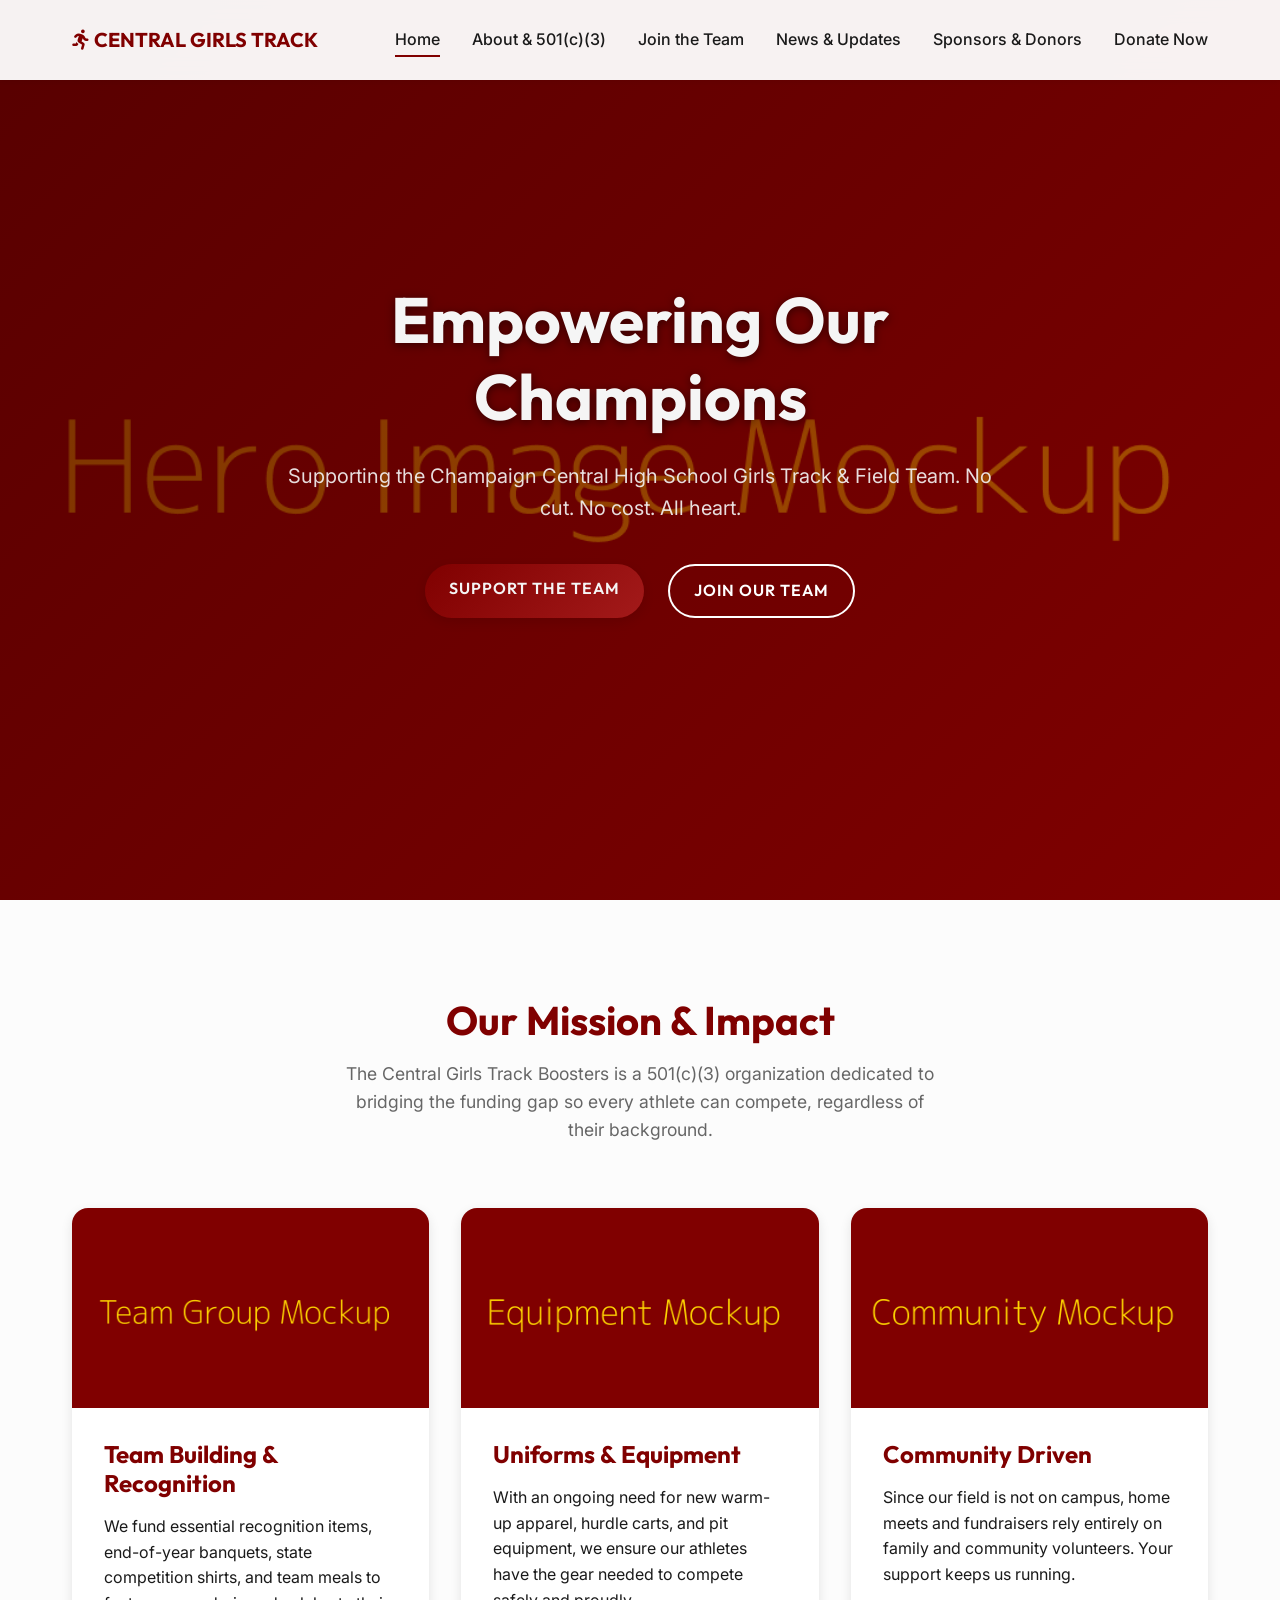
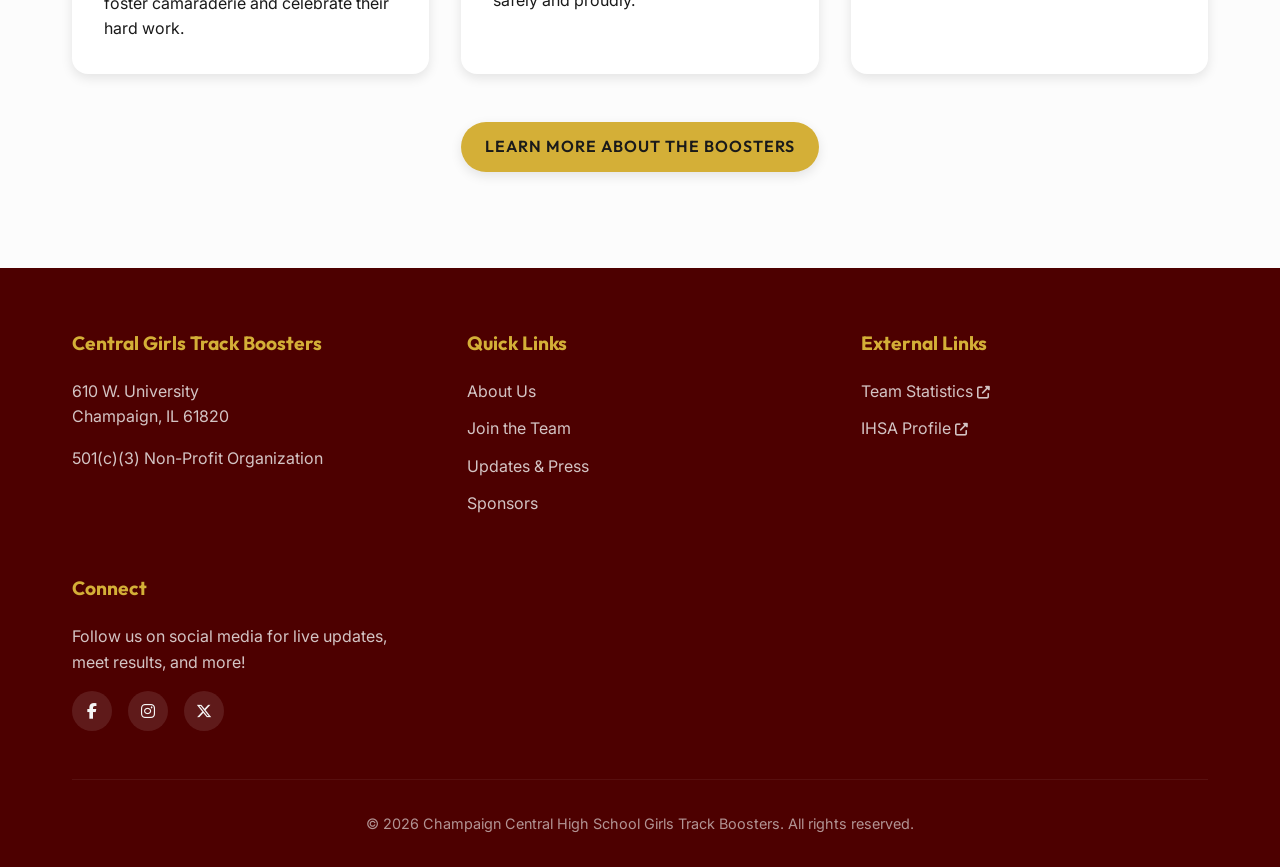
==== index.html @ fc175208 "Initial website mockup code" ====
<!DOCTYPE html>
<html lang="en">
<head>
    <meta charset="UTF-8">
    <meta name="viewport" content="width=device-width, initial-scale=1.0">
    <title>Central Girls Track & Field Boosters | Champaign Central High School</title>
    <meta name="description" content="Support the Central Girls Track Team! The Booster Club is a 501(c)(3) non-profit organization helping to raise funds for uniforms, team meals, and equipment.">
    <link rel="stylesheet" href="css/styles.css">
    <!-- FontAwesome for icons -->
    <link rel="stylesheet" href="https://cdnjs.cloudflare.com/ajax/libs/font-awesome/6.4.0/css/all.min.css">
</head>
<body>

    <!-- Navigation -->
    <nav class="navbar">
        <div class="container">
            <a href="index.html" class="nav-brand">
                <!-- Using a text logo with icon since actual image isn't available right now, or an inline SVG -->
                <span><i class="fa-solid fa-person-running"></i> CENTRAL GIRLS TRACK</span>
            </a>
            <div class="nav-links">
                <a href="index.html" class="active">Home</a>
                <a href="about.html">About & 501(c)(3)</a>
                <a href="join.html">Join the Team</a>
                <a href="updates.html">News & Updates</a>
                <a href="sponsors.html">Sponsors & Donors</a>
                <a href="sponsors.html#donate" class="nav-donate">Donate Now</a>
            </div>
        </div>
    </nav>

    <!-- Hero Section -->
    <header class="hero">
        <div class="hero-bg"></div>
        <div class="hero-overlay"></div>
        <div class="hero-content">
            <h1>Empowering Our Champions</h1>
            <p>Supporting the Champaign Central High School Girls Track & Field Team. No cut. No cost. All heart.</p>
            <div class="hero-actions">
                <a href="sponsors.html#donate" class="btn btn-primary">Support the Team</a>
                <a href="join.html" class="btn btn-outline" style="color: white; border-color: white;">Join Our Team</a>
            </div>
        </div>
    </header>

    <!-- Impact Section -->
    <section class="section" style="background-color: var(--background-alt);">
        <div class="container">
            <div class="section-title">
                <h2>Our Mission & Impact</h2>
                <p>The Central Girls Track Boosters is a 501(c)(3) organization dedicated to bridging the funding gap so every athlete can compete, regardless of their background.</p>
            </div>
            
            <div class="activities-grid">
                <!-- Activity 1 -->
                <div class="activity-card">
                    <div class="activity-img" style="background-image: url('assets/team_group.jpg');"></div>
                    <div class="activity-content">
                        <h3>Team Building & Recognition</h3>
                        <p>We fund essential recognition items, end-of-year banquets, state competition shirts, and team meals to foster camaraderie and celebrate their hard work.</p>
                    </div>
                </div>
                
                <!-- Activity 2 -->
                <div class="activity-card">
                    <div class="activity-img" style="background-image: url('assets/equipment.jpg'); background-color: #eee;"></div>
                    <div class="activity-content">
                        <h3>Uniforms & Equipment</h3>
                        <p>With an ongoing need for new warm-up apparel, hurdle carts, and pit equipment, we ensure our athletes have the gear needed to compete safely and proudly.</p>
                    </div>
                </div>

                <!-- Activity 3 -->
                <div class="activity-card">
                    <div class="activity-img" style="background-image: url('assets/community.jpg'); background-color: #ddd;"></div>
                    <div class="activity-content">
                        <h3>Community Driven</h3>
                        <p>Since our field is not on campus, home meets and fundraisers rely entirely on family and community volunteers. Your support keeps us running.</p>
                    </div>
                </div>
            </div>
            
            <div class="text-center" style="margin-top: 3rem;">
                <a href="about.html" class="btn btn-accent">Learn More About the Boosters</a>
            </div>
        </div>
    </section>

    <!-- Footer -->
    <footer class="footer">
        <div class="container">
            <div class="footer-grid">
                <div class="footer-col">
                    <h4>Central Girls Track Boosters</h4>
                    <p>610 W. University<br>Champaign, IL 61820</p>
                    <p>501(c)(3) Non-Profit Organization</p>
                </div>
                <div class="footer-col">
                    <h4>Quick Links</h4>
                    <ul class="footer-links">
                        <li><a href="about.html">About Us</a></li>
                        <li><a href="join.html">Join the Team</a></li>
                        <li><a href="updates.html">Updates & Press</a></li>
                        <li><a href="sponsors.html">Sponsors</a></li>
                    </ul>
                </div>
                <div class="footer-col">
                    <h4>External Links</h4>
                    <ul class="footer-links">
                        <li><a href="https://www.athletic.net/team/19700/track-and-field-outdoor/2026" target="_blank">Team Statistics <i class="fa-solid fa-external-link-alt" style="font-size: 0.8em"></i></a></li>
                        <li><a href="https://www.ihsa.org/schools/trends/school/0324" target="_blank">IHSA Profile <i class="fa-solid fa-external-link-alt" style="font-size: 0.8em"></i></a></li>
                    </ul>
                </div>
                <div class="footer-col">
                    <h4>Connect</h4>
                    <p>Follow us on social media for live updates, meet results, and more!</p>
                    <div class="social-icons">
                        <a href="#"><i class="fa-brands fa-facebook-f"></i></a>
                        <a href="#"><i class="fa-brands fa-instagram"></i></a>
                        <a href="#"><i class="fa-brands fa-x-twitter"></i></a>
                    </div>
                </div>
            </div>
            <div class="footer-bottom">
                <p>&copy; 2026 Champaign Central High School Girls Track Boosters. All rights reserved.</p>
            </div>
        </div>
    </footer>

    <!-- Scripts -->
    <script src="js/main.js"></script>
</body>
</html>
---- css/styles.css ----
@import url('https://fonts.googleapis.com/css2?family=Outfit:wght@300;400;600;700&family=Inter:wght@400;500;600&display=swap');

:root {
  --primary: #800000; /* Maroon/Burgundy */
  --primary-light: #a31a1a;
  --primary-dark: #4d0000;
  --accent: #d4af37; /* Metallic Gold */
  --accent-light: #f3e5ab;
  --text-dark: #1a1a1a;
  --text-light: #f5f5f5;
  --background: #ffffff;
  --background-alt: #fcfcfc;
  --surface: #ffffff;
  --border: #e0e0e0;
  --shadow-sm: 0 2px 4px rgba(0,0,0,0.05);
  --shadow-md: 0 4px 12px rgba(0,0,0,0.1);
  --shadow-lg: 0 10px 25px rgba(128, 0, 0, 0.15);
  --radius-sm: 4px;
  --radius-md: 8px;
  --radius-lg: 16px;
  --radius-full: 9999px;
  --transition: all 0.3s ease;
}

* {
  box-sizing: border-box;
  margin: 0;
  padding: 0;
}

body {
  font-family: 'Inter', sans-serif;
  color: var(--text-dark);
  background-color: var(--background);
  line-height: 1.6;
  overflow-x: hidden;
}

h1, h2, h3, h4, h5, h6 {
  font-family: 'Outfit', sans-serif;
  font-weight: 700;
  line-height: 1.2;
}

a {
  text-decoration: none;
  color: inherit;
  transition: var(--transition);
}

ul {
  list-style: none;
}

/* Utilities */
.container {
  width: 100%;
  max-width: 1200px;
  margin: 0 auto;
  padding: 0 2rem;
}

.text-center { text-align: center; }
.text-primary { color: var(--primary); }
.text-accent { color: var(--accent); }
.mb-1 { margin-bottom: 0.5rem; }
.mb-2 { margin-bottom: 1rem; }
.mb-4 { margin-bottom: 2rem; }
.mb-6 { margin-bottom: 3rem; }

/* Buttons */
.btn {
  display: inline-block;
  padding: 0.75rem 1.5rem;
  font-family: 'Outfit', sans-serif;
  font-weight: 600;
  text-transform: uppercase;
  letter-spacing: 1px;
  border-radius: var(--radius-full);
  border: none;
  cursor: pointer;
  transition: var(--transition);
  text-align: center;
}

.btn-primary {
  background: linear-gradient(135deg, var(--primary), var(--primary-light));
  color: var(--text-light);
  box-shadow: var(--shadow-md);
}

.btn-primary:hover {
  transform: translateY(-2px);
  box-shadow: var(--shadow-lg);
  background: linear-gradient(135deg, var(--primary-light), var(--primary));
}

.btn-accent {
  background-color: var(--accent);
  color: var(--text-dark);
  box-shadow: var(--shadow-md);
}

.btn-accent:hover {
  transform: translateY(-2px);
  box-shadow: var(--shadow-lg);
  background-color: #e5c158;
}

.btn-outline {
  background: transparent;
  color: var(--primary);
  border: 2px solid var(--primary);
}

.btn-outline:hover {
  background: var(--primary);
  color: var(--text-light);
}

/* Navbar */
.navbar {
  position: fixed;
  top: 0;
  width: 100%;
  background: rgba(255, 255, 255, 0.95);
  backdrop-filter: blur(10px);
  z-index: 1000;
  box-shadow: var(--shadow-sm);
  transition: var(--transition);
}

.navbar .container {
  display: flex;
  justify-content: space-between;
  align-items: center;
  height: 80px;
}

.nav-brand {
  display: flex;
  align-items: center;
  gap: 1rem;
}

.nav-brand img {
  height: 50px;
}

.nav-brand span {
  font-family: 'Outfit', sans-serif;
  font-weight: 700;
  font-size: 1.25rem;
  color: var(--primary);
}

.nav-links {
  display: flex;
  gap: 2rem;
  align-items: center;
}

.nav-links a {
  font-weight: 500;
  font-size: 1rem;
  position: relative;
}

.nav-links a::after {
  content: '';
  position: absolute;
  bottom: -4px;
  left: 0;
  width: 0;
  height: 2px;
  background-color: var(--primary);
  transition: var(--transition);
}

.nav-links a:hover::after, .nav-links a.active::after {
  width: 100%;
}

.nav-donate {
  padding: 0.5rem 1.25rem !important;
  background-color: var(--primary) !important;
  color: white !important;
  border-radius: var(--radius-full);
}
.nav-donate::after { display: none !important; }
.nav-donate:hover {
  background-color: var(--primary-light) !important;
  transform: scale(1.05);
}

/* Hero Section */
.hero {
  position: relative;
  height: 100vh;
  min-height: 600px;
  display: flex;
  align-items: center;
  justify-content: center;
  overflow: hidden;
  margin-top: 0; /* Cover entire screen */
}

.hero-bg {
  position: absolute;
  top: 0;
  left: 0;
  width: 100%;
  height: 100%;
  background-image: url('../assets/hero.jpg');
  background-size: cover;
  background-position: center;
  z-index: -2;
  transform: scale(1.05);
  animation: slowZoom 20s infinite alternate;
}

.hero-overlay {
  position: absolute;
  top: 0;
  left: 0;
  width: 100%;
  height: 100%;
  background: linear-gradient(135deg, rgba(77,0,0,0.8) 0%, rgba(128,0,0,0.6) 100%);
  z-index: -1;
}

.hero-content {
  text-align: center;
  color: var(--text-light);
  max-width: 800px;
  padding: 0 2rem;
  animation: fadeUp 1s ease-out forwards;
}

.hero-content h1 {
  font-size: 4rem;
  margin-bottom: 1.5rem;
  text-shadow: 0 2px 10px rgba(0,0,0,0.5);
}

.hero-content p {
  font-size: 1.25rem;
  margin-bottom: 2.5rem;
  opacity: 0.9;
}

.hero-actions {
  display: flex;
  gap: 1.5rem;
  justify-content: center;
}

/* Sections General */
.section {
  padding: 6rem 0;
}

.section-title {
  text-align: center;
  margin-bottom: 4rem;
}

.section-title h2 {
  font-size: 2.5rem;
  color: var(--primary);
  margin-bottom: 1rem;
}

.section-title p {
  color: #666;
  font-size: 1.1rem;
  max-width: 600px;
  margin: 0 auto;
}

/* Features/Activities */
.activities-grid {
  display: grid;
  grid-template-columns: repeat(auto-fit, minmax(300px, 1fr));
  gap: 2rem;
}

.activity-card {
  background: var(--surface);
  border-radius: var(--radius-lg);
  overflow: hidden;
  box-shadow: var(--shadow-md);
  transition: var(--transition);
  position: relative;
}

.activity-card:hover {
  transform: translateY(-10px);
  box-shadow: var(--shadow-lg);
}

.activity-img {
  height: 200px;
  background-size: cover;
  background-position: center;
}

.activity-content {
  padding: 2rem;
}

.activity-content h3 {
  font-size: 1.5rem;
  margin-bottom: 1rem;
  color: var(--primary);
}

/* Footer */
.footer {
  background: var(--primary-dark);
  color: var(--text-light);
  padding: 4rem 0 2rem;
}

.footer-grid {
  display: grid;
  grid-template-columns: repeat(auto-fit, minmax(250px, 1fr));
  gap: 3rem;
  margin-bottom: 3rem;
}

.footer-col h4 {
  font-size: 1.2rem;
  margin-bottom: 1.5rem;
  color: var(--accent);
}

.footer-col p {
  opacity: 0.8;
  margin-bottom: 1rem;
}

.footer-links li {
  margin-bottom: 0.75rem;
}

.footer-links a {
  opacity: 0.8;
}

.footer-links a:hover {
  opacity: 1;
  color: var(--accent);
}

.social-icons {
  display: flex;
  gap: 1rem;
}

.social-icons a {
  background: rgba(255,255,255,0.1);
  width: 40px;
  height: 40px;
  border-radius: 50%;
  display: flex;
  align-items: center;
  justify-content: center;
  transition: var(--transition);
}

.social-icons a:hover {
  background: var(--accent);
  color: var(--primary-dark);
  transform: translateY(-3px);
}

.footer-bottom {
  text-align: center;
  padding-top: 2rem;
  border-top: 1px solid rgba(255,255,255,0.1);
  opacity: 0.6;
  font-size: 0.9rem;
}

/* Animations */
@keyframes slowZoom {
  0% { transform: scale(1); }
  100% { transform: scale(1.1); }
}

@keyframes fadeUp {
  0% { opacity: 0; transform: translateY(30px); }
  100% { opacity: 1; transform: translateY(0); }
}

/* Responsive */
@media (max-width: 768px) {
  .hero-content h1 { font-size: 3rem; }
  .nav-links { display: none; } /* Add mobile menu later */
  .hero-actions { flex-direction: column; }
}
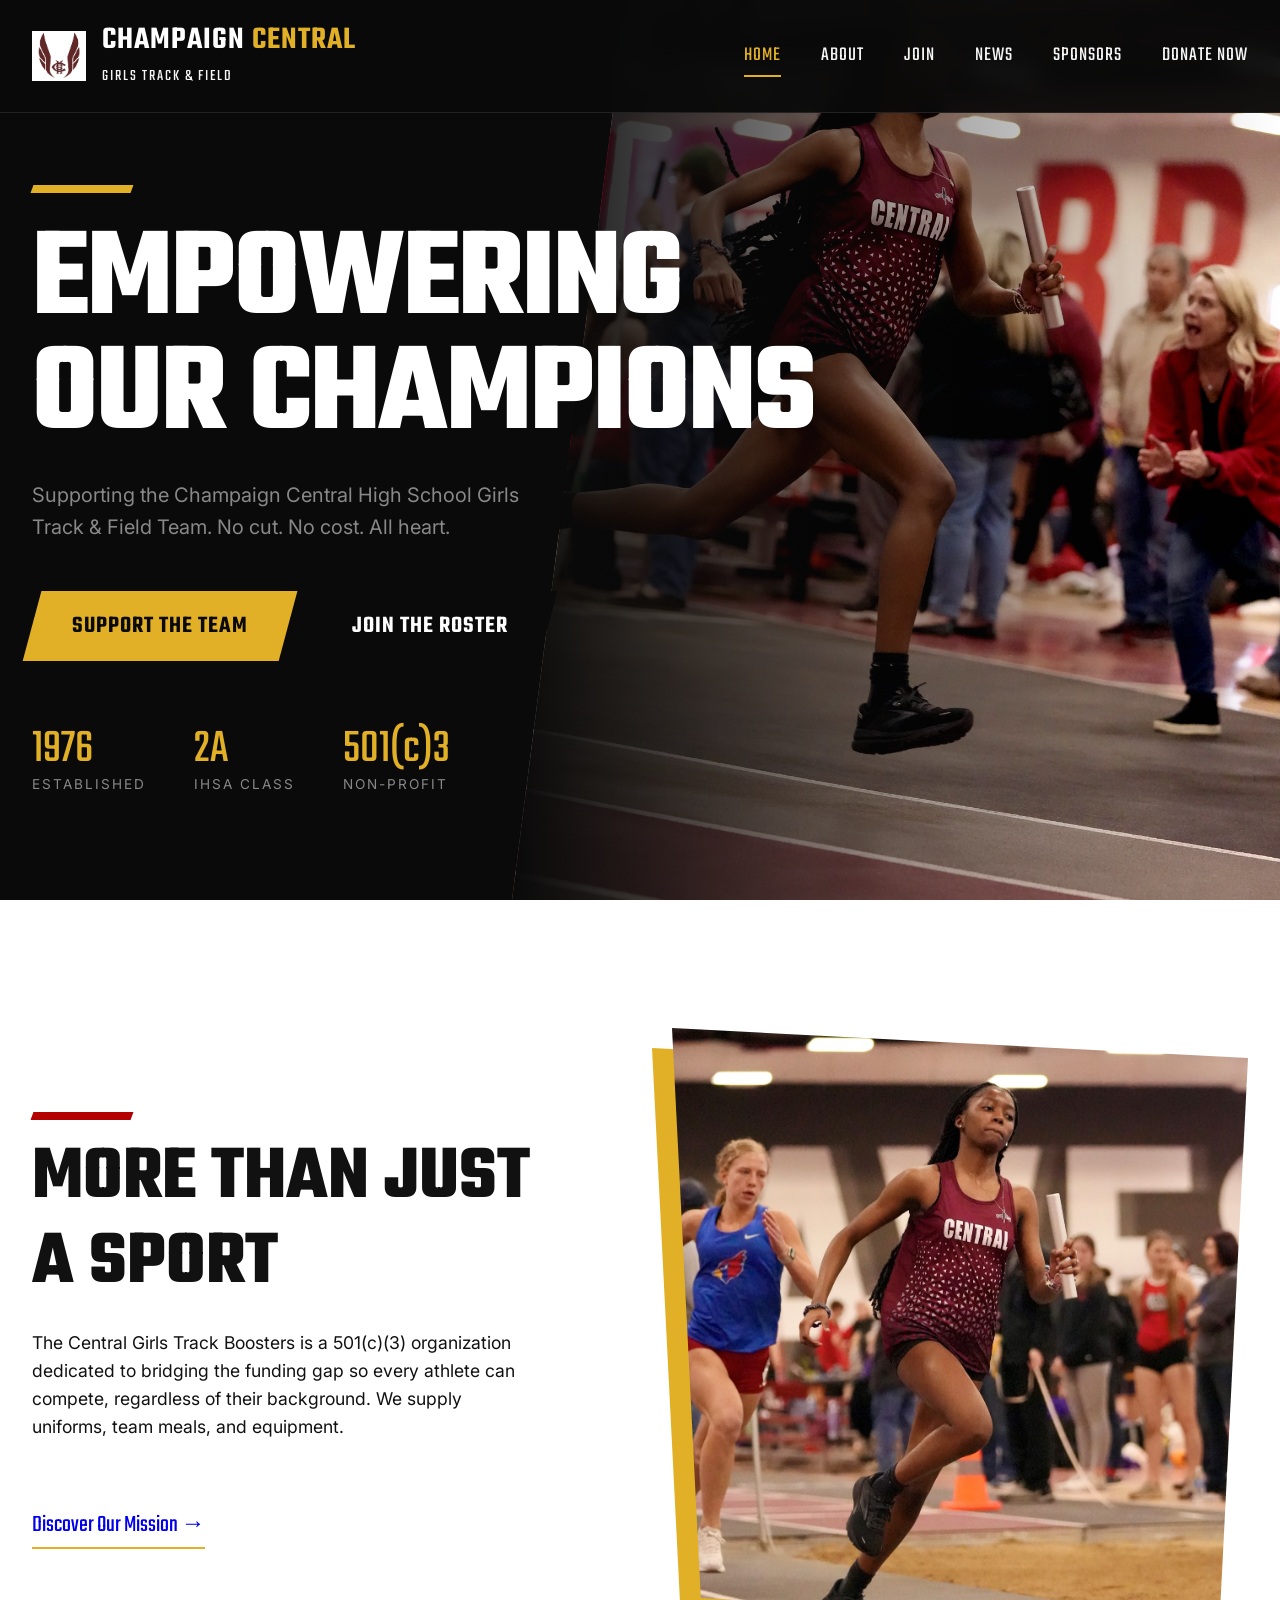
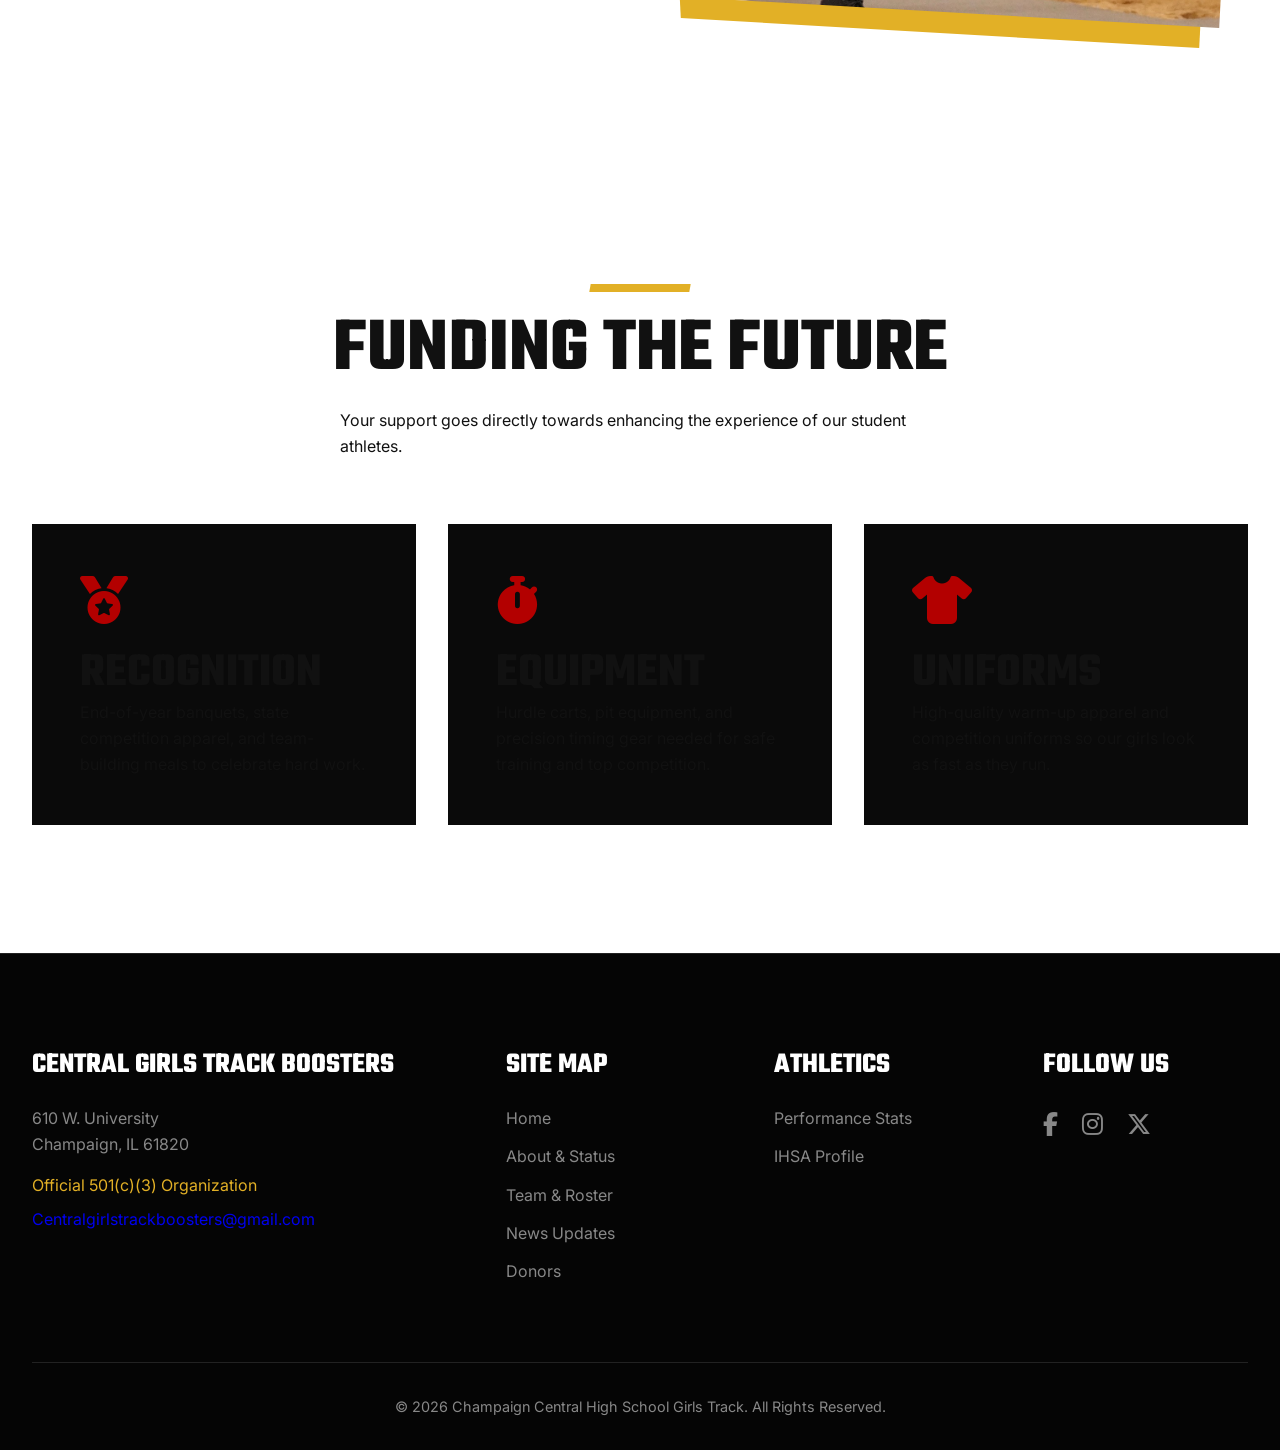
==== commit 48d1eec4: "Update contact emails and clarify donation instructions" ====
--- a/index.html
+++ b/index.html
@@ -1,120 +1,160 @@
 <!DOCTYPE html>
 <html lang="en">
+
 <head>
     <meta charset="UTF-8">
     <meta name="viewport" content="width=device-width, initial-scale=1.0">
     <title>Central Girls Track & Field Boosters | Champaign Central High School</title>
-    <meta name="description" content="Support the Central Girls Track Team! The Booster Club is a 501(c)(3) non-profit organization helping to raise funds for uniforms, team meals, and equipment.">
+    <meta name="description"
+        content="Support the Central Girls Track Team! The Booster Club is a 501(c)(3) non-profit organization helping to raise funds.">
     <link rel="stylesheet" href="css/styles.css">
-    <!-- FontAwesome for icons -->
     <link rel="stylesheet" href="https://cdnjs.cloudflare.com/ajax/libs/font-awesome/6.4.0/css/all.min.css">
 </head>
+
 <body>
 
-    <!-- Navigation -->
     <nav class="navbar">
         <div class="container">
             <a href="index.html" class="nav-brand">
-                <!-- Using a text logo with icon since actual image isn't available right now, or an inline SVG -->
-                <span><i class="fa-solid fa-person-running"></i> CENTRAL GIRLS TRACK</span>
+                <img src="assets/logo.png" alt="Central Girls Track" onerror="this.style.display='none'">
+                <span>CHAMPAIGN <span>CENTRAL</span> <br><span
+                        style="font-size:1rem;color:var(--text-light);font-weight:400;letter-spacing:2px">GIRLS TRACK &
+                        FIELD</span></span>
             </a>
             <div class="nav-links">
                 <a href="index.html" class="active">Home</a>
-                <a href="about.html">About & 501(c)(3)</a>
-                <a href="join.html">Join the Team</a>
-                <a href="updates.html">News & Updates</a>
-                <a href="sponsors.html">Sponsors & Donors</a>
-                <a href="sponsors.html#donate" class="nav-donate">Donate Now</a>
+                <a href="about.html">About</a>
+                <a href="join.html">Join</a>
+                <a href="updates.html">News</a>
+                <a href="sponsors.html">Sponsors</a>
+                <a href="sponsors.html#donate" class="nav-donate text-light">Donate Now</a>
             </div>
         </div>
     </nav>
 
-    <!-- Hero Section -->
     <header class="hero">
-        <div class="hero-bg"></div>
-        <div class="hero-overlay"></div>
-        <div class="hero-content">
-            <h1>Empowering Our Champions</h1>
-            <p>Supporting the Champaign Central High School Girls Track & Field Team. No cut. No cost. All heart.</p>
-            <div class="hero-actions">
-                <a href="sponsors.html#donate" class="btn btn-primary">Support the Team</a>
-                <a href="join.html" class="btn btn-outline" style="color: white; border-color: white;">Join Our Team</a>
+        <div class="hero-image-wrapper">
+            <img src="assets/hero.jpg" class="hero-bg" alt="Track Runner sprinting">
+        </div>
+        <div class="container relative z-10">
+            <div class="hero-content">
+                <div class="accent-bar"></div>
+                <h1 class="title-massive">EMPOWERING <br>OUR CHAMPIONS</h1>
+                <p>Supporting the Champaign Central High School Girls Track & Field Team. No cut. No cost. All heart.
+                </p>
+                <div style="display:flex; gap:1.5rem; margin-top:2rem;">
+                    <a href="sponsors.html#donate" class="btn"><span>Support the Team</span></a>
+                    <a href="join.html" class="btn btn-dark"><span>Join the Roster</span></a>
+                </div>
+
+                <div class="hero-stats">
+                    <div class="stat">
+                        <span class="stat-num">1976</span>
+                        <span class="stat-label">Established</span>
+                    </div>
+                    <div class="stat">
+                        <span class="stat-num">2A</span>
+                        <span class="stat-label">IHSA Class</span>
+                    </div>
+                    <div class="stat">
+                        <span class="stat-num">501(c)3</span>
+                        <span class="stat-label">Non-Profit</span>
+                    </div>
+                </div>
             </div>
         </div>
     </header>
 
-    <!-- Impact Section -->
-    <section class="section" style="background-color: var(--background-alt);">
+    <section class="section bg-darker">
         <div class="container">
-            <div class="section-title">
-                <h2>Our Mission & Impact</h2>
-                <p>The Central Girls Track Boosters is a 501(c)(3) organization dedicated to bridging the funding gap so every athlete can compete, regardless of their background.</p>
-            </div>
-            
-            <div class="activities-grid">
-                <!-- Activity 1 -->
-                <div class="activity-card">
-                    <div class="activity-img" style="background-image: url('assets/team_group.jpg');"></div>
-                    <div class="activity-content">
-                        <h3>Team Building & Recognition</h3>
-                        <p>We fund essential recognition items, end-of-year banquets, state competition shirts, and team meals to foster camaraderie and celebrate their hard work.</p>
+            <div class="split-section">
+                <div>
+                    <div class="section-head">
+                        <div class="accent-bar" style="background:var(--primary-bright)"></div>
+                        <h2 class="title-xl text-light">MORE THAN JUST <br>A SPORT</h2>
+                        <p class="text-gray" style="max-width: 500px; font-size: 1.1rem; margin-top: 1.5rem;">
+                            The Central Girls Track Boosters is a 501(c)(3) organization dedicated to bridging the
+                            funding gap so every athlete can compete, regardless of their background. We supply
+                            uniforms, team meals, and equipment.
+                        </p>
                     </div>
+
+                    <a href="about.html" class="btn.btn-dark text-accent"
+                        style="font-family: 'Teko', sans-serif; font-size: 1.5rem; text-decoration: none; border-bottom: 2px solid var(--accent); padding-bottom: 5px;">Discover
+                        Our Mission &rarr;</a>
                 </div>
-                
-                <!-- Activity 2 -->
-                <div class="activity-card">
-                    <div class="activity-img" style="background-image: url('assets/equipment.jpg'); background-color: #eee;"></div>
-                    <div class="activity-content">
-                        <h3>Uniforms & Equipment</h3>
-                        <p>With an ongoing need for new warm-up apparel, hurdle carts, and pit equipment, we ensure our athletes have the gear needed to compete safely and proudly.</p>
-                    </div>
+                <div class="split-image">
+                    <img src="assets/team_group.jpg" alt="Track Team Group Photo">
                 </div>
-
-                <!-- Activity 3 -->
-                <div class="activity-card">
-                    <div class="activity-img" style="background-image: url('assets/community.jpg'); background-color: #ddd;"></div>
-                    <div class="activity-content">
-                        <h3>Community Driven</h3>
-                        <p>Since our field is not on campus, home meets and fundraisers rely entirely on family and community volunteers. Your support keeps us running.</p>
-                    </div>
-                </div>
-            </div>
-            
-            <div class="text-center" style="margin-top: 3rem;">
-                <a href="about.html" class="btn btn-accent">Learn More About the Boosters</a>
             </div>
         </div>
     </section>
 
-    <!-- Footer -->
+    <!-- Services Grid -->
+    <section class="section">
+        <div class="container">
+            <div class="section-head text-center mx-auto"
+                style="display:flex; flex-direction:column; align-items:center;">
+                <div class="accent-bar" style="transform: skewX(-10deg);"></div>
+                <h2 class="title-xl text-dark" style="margin-bottom:0;">FUNDING THE FUTURE</h2>
+                <p class="text-gray" style="max-width:600px; margin-top:1rem;">Your support goes directly towards
+                    enhancing the experience of our student athletes.</p>
+            </div>
+
+            <div class="grid-3">
+                <div class="feature-card">
+                    <i class="fa-solid fa-medal icon"></i>
+                    <h3 class="title-lg text-light">Recognition</h3>
+                    <p class="text-gray mt-2">End-of-year banquets, state competition apparel, and team-building meals
+                        to celebrate hard work.</p>
+                </div>
+                <div class="feature-card">
+                    <i class="fa-solid fa-stopwatch icon"></i>
+                    <h3 class="title-lg text-light">Equipment</h3>
+                    <p class="text-gray mt-2">Hurdle carts, pit equipment, and precision timing gear needed for safe
+                        training and top competition.</p>
+                </div>
+                <div class="feature-card">
+                    <i class="fa-solid fa-shirt icon"></i>
+                    <h3 class="title-lg text-light">Uniforms</h3>
+                    <p class="text-gray mt-2">High-quality warm-up apparel and competition uniforms so our girls look as
+                        fast as they run.</p>
+                </div>
+            </div>
+        </div>
+    </section>
+
     <footer class="footer">
         <div class="container">
             <div class="footer-grid">
-                <div class="footer-col">
-                    <h4>Central Girls Track Boosters</h4>
+                <div>
+                    <h3>CENTRAL GIRLS TRACK BOOSTERS</h3>
                     <p>610 W. University<br>Champaign, IL 61820</p>
-                    <p>501(c)(3) Non-Profit Organization</p>
+                    <p style="margin-top:1rem; color:var(--accent);">Official 501(c)(3) Organization</p>
+                    <p style="margin-top:0.5rem;"><a href="mailto:Centralgirlstrackboosters@gmail.com"
+                            class="text-light" style="text-decoration:none;">Centralgirlstrackboosters@gmail.com</a></p>
                 </div>
-                <div class="footer-col">
-                    <h4>Quick Links</h4>
-                    <ul class="footer-links">
-                        <li><a href="about.html">About Us</a></li>
-                        <li><a href="join.html">Join the Team</a></li>
-                        <li><a href="updates.html">Updates & Press</a></li>
-                        <li><a href="sponsors.html">Sponsors</a></li>
-                    </ul>
+                <div>
+                    <h3>SITE MAP</h3>
+                    <div class="footer-links">
+                        <a href="index.html">Home</a>
+                        <a href="about.html">About & Status</a>
+                        <a href="join.html">Team & Roster</a>
+                        <a href="updates.html">News Updates</a>
+                        <a href="sponsors.html">Donors</a>
+                    </div>
                 </div>
-                <div class="footer-col">
-                    <h4>External Links</h4>
-                    <ul class="footer-links">
-                        <li><a href="https://www.athletic.net/team/19700/track-and-field-outdoor/2026" target="_blank">Team Statistics <i class="fa-solid fa-external-link-alt" style="font-size: 0.8em"></i></a></li>
-                        <li><a href="https://www.ihsa.org/schools/trends/school/0324" target="_blank">IHSA Profile <i class="fa-solid fa-external-link-alt" style="font-size: 0.8em"></i></a></li>
-                    </ul>
+                <div>
+                    <h3>ATHLETICS</h3>
+                    <div class="footer-links">
+                        <a href="https://www.athletic.net/team/19700/track-and-field-outdoor/2026"
+                            target="_blank">Performance Stats</a>
+                        <a href="https://www.ihsa.org/schools/trends/school/0324" target="_blank">IHSA Profile</a>
+                    </div>
                 </div>
-                <div class="footer-col">
-                    <h4>Connect</h4>
-                    <p>Follow us on social media for live updates, meet results, and more!</p>
-                    <div class="social-icons">
+                <div>
+                    <h3>FOLLOW US</h3>
+                    <div class="footer-links" style="display:flex; gap:1.5rem; font-size:1.5rem; margin-top:1rem;">
                         <a href="#"><i class="fa-brands fa-facebook-f"></i></a>
                         <a href="#"><i class="fa-brands fa-instagram"></i></a>
                         <a href="#"><i class="fa-brands fa-x-twitter"></i></a>
@@ -122,12 +162,11 @@
                 </div>
             </div>
             <div class="footer-bottom">
-                <p>&copy; 2026 Champaign Central High School Girls Track Boosters. All rights reserved.</p>
+                <p>&copy; 2026 Champaign Central High School Girls Track. All Rights Reserved.</p>
             </div>
         </div>
     </footer>
-
-    <!-- Scripts -->
     <script src="js/main.js"></script>
 </body>
-</html>
+
+</html>
--- a/css/styles.css
+++ b/css/styles.css
@@ -1,121 +1,132 @@
-@import url('https://fonts.googleapis.com/css2?family=Outfit:wght@300;400;600;700&family=Inter:wght@400;500;600&display=swap');
+@import url('https://fonts.googleapis.com/css2?family=Teko:wght@500;600;700&family=Inter:ital,opsz,wght@0,14..32,100..900;1,14..32,100..900&display=swap');
 
 :root {
-  --primary: #800000; /* Maroon/Burgundy */
-  --primary-light: #a31a1a;
-  --primary-dark: #4d0000;
-  --accent: #d4af37; /* Metallic Gold */
-  --accent-light: #f3e5ab;
-  --text-dark: #1a1a1a;
+  --primary: #800000;
+  --primary-dark: #4a0000;
+  --primary-bright: #b30000;
+  --accent: #E2B026;
+  /* Gold */
+  --bg-dark: #0a0a0a;
+  --bg-darker: #050505;
+  --bg-light: #ffffff;
+  --bg-gray: #f4f4f4;
   --text-light: #f5f5f5;
-  --background: #ffffff;
-  --background-alt: #fcfcfc;
-  --surface: #ffffff;
-  --border: #e0e0e0;
-  --shadow-sm: 0 2px 4px rgba(0,0,0,0.05);
-  --shadow-md: 0 4px 12px rgba(0,0,0,0.1);
-  --shadow-lg: 0 10px 25px rgba(128, 0, 0, 0.15);
-  --radius-sm: 4px;
-  --radius-md: 8px;
-  --radius-lg: 16px;
-  --radius-full: 9999px;
-  --transition: all 0.3s ease;
+  --text-dark: #111111;
+  --text-gray: #888888;
+  --border: #222222;
+  --transition: all 0.4s cubic-bezier(0.16, 1, 0.3, 1);
 }
 
 * {
-  box-sizing: border-box;
   margin: 0;
   padding: 0;
+  box-sizing: border-box;
 }
 
 body {
   font-family: 'Inter', sans-serif;
   color: var(--text-dark);
-  background-color: var(--background);
+  background: var(--bg-light);
   line-height: 1.6;
-  overflow-x: hidden;
-}
-
-h1, h2, h3, h4, h5, h6 {
-  font-family: 'Outfit', sans-serif;
+  -webkit-font-smoothing: antialiased;
+}
+
+/* Typography */
+h1,
+h2,
+h3,
+h4,
+h5,
+h6 {
+  font-family: 'Teko', sans-serif;
+  text-transform: uppercase;
+  line-height: 1.1;
+}
+
+.title-massive {
+  font-size: clamp(5rem, 10vw, 10rem);
   font-weight: 700;
-  line-height: 1.2;
-}
-
-a {
+  letter-spacing: -2px;
+  line-height: 0.9;
+  color: var(--bg-light);
+}
+
+.title-xl {
+  font-size: clamp(3rem, 6vw, 5rem);
+}
+
+.title-lg {
+  font-size: clamp(2rem, 4vw, 3rem);
+}
+
+/* Buttons */
+.btn {
+  display: inline-flex;
+  align-items: center;
+  justify-content: center;
+  padding: 1rem 2.5rem;
+  background: var(--accent);
+  color: var(--bg-dark);
+  font-family: 'Teko', sans-serif;
+  font-size: 1.5rem;
+  font-weight: 600;
+  text-transform: uppercase;
   text-decoration: none;
-  color: inherit;
-  transition: var(--transition);
-}
-
-ul {
-  list-style: none;
-}
-
-/* Utilities */
+  letter-spacing: 1px;
+  border: none;
+  cursor: pointer;
+  transform: skewX(-15deg);
+  transition: var(--transition);
+  position: relative;
+  overflow: hidden;
+}
+
+.btn>span {
+  transform: skewX(15deg);
+  position: relative;
+  z-index: 2;
+}
+
+.btn::before {
+  content: '';
+  position: absolute;
+  top: 0;
+  left: -100%;
+  width: 100%;
+  height: 100%;
+  background: var(--primary-bright);
+  transition: var(--transition);
+  z-index: 1;
+}
+
+.btn:hover::before {
+  left: 0;
+}
+
+.btn:hover {
+  color: var(--bg-light);
+  box-shadow: 0 10px 20px rgba(179, 0, 0, 0.3);
+}
+
+.btn-dark {
+  background: var(--bg-dark);
+  color: var(--bg-light);
+}
+
+.btn-dark::before {
+  background: var(--accent);
+}
+
+.btn-dark:hover {
+  color: var(--bg-dark);
+}
+
+/* Layout Utilities */
 .container {
   width: 100%;
-  max-width: 1200px;
+  max-width: 1400px;
   margin: 0 auto;
   padding: 0 2rem;
-}
-
-.text-center { text-align: center; }
-.text-primary { color: var(--primary); }
-.text-accent { color: var(--accent); }
-.mb-1 { margin-bottom: 0.5rem; }
-.mb-2 { margin-bottom: 1rem; }
-.mb-4 { margin-bottom: 2rem; }
-.mb-6 { margin-bottom: 3rem; }
-
-/* Buttons */
-.btn {
-  display: inline-block;
-  padding: 0.75rem 1.5rem;
-  font-family: 'Outfit', sans-serif;
-  font-weight: 600;
-  text-transform: uppercase;
-  letter-spacing: 1px;
-  border-radius: var(--radius-full);
-  border: none;
-  cursor: pointer;
-  transition: var(--transition);
-  text-align: center;
-}
-
-.btn-primary {
-  background: linear-gradient(135deg, var(--primary), var(--primary-light));
-  color: var(--text-light);
-  box-shadow: var(--shadow-md);
-}
-
-.btn-primary:hover {
-  transform: translateY(-2px);
-  box-shadow: var(--shadow-lg);
-  background: linear-gradient(135deg, var(--primary-light), var(--primary));
-}
-
-.btn-accent {
-  background-color: var(--accent);
-  color: var(--text-dark);
-  box-shadow: var(--shadow-md);
-}
-
-.btn-accent:hover {
-  transform: translateY(-2px);
-  box-shadow: var(--shadow-lg);
-  background-color: #e5c158;
-}
-
-.btn-outline {
-  background: transparent;
-  color: var(--primary);
-  border: 2px solid var(--primary);
-}
-
-.btn-outline:hover {
-  background: var(--primary);
-  color: var(--text-light);
 }
 
 /* Navbar */
@@ -123,24 +134,25 @@
   position: fixed;
   top: 0;
   width: 100%;
-  background: rgba(255, 255, 255, 0.95);
+  z-index: 100;
+  padding: 1.5rem 0;
+  transition: var(--transition);
+  background: rgba(10, 10, 10, 0.95);
   backdrop-filter: blur(10px);
-  z-index: 1000;
-  box-shadow: var(--shadow-sm);
-  transition: var(--transition);
+  border-bottom: 1px solid var(--border);
 }
 
 .navbar .container {
   display: flex;
   justify-content: space-between;
   align-items: center;
-  height: 80px;
 }
 
 .nav-brand {
   display: flex;
   align-items: center;
   gap: 1rem;
+  text-decoration: none;
 }
 
 .nav-brand img {
@@ -148,255 +160,339 @@
 }
 
 .nav-brand span {
-  font-family: 'Outfit', sans-serif;
-  font-weight: 700;
+  font-family: 'Teko', sans-serif;
+  font-size: 2rem;
+  color: var(--bg-light);
+  font-weight: 600;
+  line-height: 1;
+  letter-spacing: 1px;
+}
+
+.nav-brand span span {
+  color: var(--accent);
+}
+
+.nav-links {
+  display: flex;
+  gap: 2.5rem;
+  align-items: center;
+}
+
+.nav-links a {
+  color: var(--text-light);
+  text-decoration: none;
+  font-family: 'Teko', sans-serif;
   font-size: 1.25rem;
-  color: var(--primary);
-}
-
-.nav-links {
-  display: flex;
-  gap: 2rem;
-  align-items: center;
-}
-
-.nav-links a {
-  font-weight: 500;
-  font-size: 1rem;
-  position: relative;
+  text-transform: uppercase;
+  letter-spacing: 1px;
+  position: relative;
+  transition: var(--transition);
 }
 
 .nav-links a::after {
   content: '';
   position: absolute;
-  bottom: -4px;
+  bottom: -5px;
   left: 0;
-  width: 0;
+  width: 100%;
   height: 2px;
-  background-color: var(--primary);
-  transition: var(--transition);
-}
-
-.nav-links a:hover::after, .nav-links a.active::after {
-  width: 100%;
+  background: var(--accent);
+  transform: scaleX(0);
+  transform-origin: right;
+  transition: transform 0.4s ease;
+}
+
+.nav-links a:hover,
+.nav-links a.active {
+  color: var(--accent);
+}
+
+.nav-links a:hover::after,
+.nav-links a.active::after {
+  transform: scaleX(1);
+  transform-origin: left;
 }
 
 .nav-donate {
-  padding: 0.5rem 1.25rem !important;
-  background-color: var(--primary) !important;
+  background: var(--primary);
+  padding: 0.5rem 1.5rem;
+  border-radius: 4px;
+  transform: skewX(-10deg);
+}
+
+.nav-donate:hover {
+  background: var(--primary-bright);
   color: white !important;
-  border-radius: var(--radius-full);
-}
-.nav-donate::after { display: none !important; }
-.nav-donate:hover {
-  background-color: var(--primary-light) !important;
-  transform: scale(1.05);
+}
+
+.nav-donate::after {
+  display: none;
 }
 
 /* Hero Section */
 .hero {
   position: relative;
-  height: 100vh;
-  min-height: 600px;
-  display: flex;
-  align-items: center;
-  justify-content: center;
+  min-height: 100vh;
+  display: flex;
+  align-items: center;
+  background: var(--bg-dark);
   overflow: hidden;
-  margin-top: 0; /* Cover entire screen */
-}
-
-.hero-bg {
+  padding-top: 80px;
+}
+
+.hero-image-wrapper {
+  position: absolute;
+  top: 0;
+  right: 0;
+  width: 60%;
+  height: 100%;
+  clip-path: polygon(15% 0, 100% 0, 100% 100%, 0% 100%);
+  z-index: 1;
+}
+
+.hero-image-wrapper::after {
+  content: '';
   position: absolute;
   top: 0;
   left: 0;
   width: 100%;
   height: 100%;
-  background-image: url('../assets/hero.jpg');
-  background-size: cover;
-  background-position: center;
-  z-index: -2;
+  background: linear-gradient(90deg, var(--bg-dark) 0%, rgba(10, 10, 10, 0.4) 50%, transparent 100%);
+}
+
+.hero-bg {
+  width: 100%;
+  height: 100%;
+  object-fit: cover;
+  filter: grayscale(20%) contrast(120%);
+  transition: transform 10s linear;
+}
+
+.hero:hover .hero-bg {
   transform: scale(1.05);
-  animation: slowZoom 20s infinite alternate;
-}
-
-.hero-overlay {
+}
+
+.hero-content {
+  position: relative;
+  z-index: 2;
+  max-width: 800px;
+}
+
+.accent-bar {
+  width: 100px;
+  height: 8px;
+  background: var(--accent);
+  margin-bottom: 2rem;
+  transform: skewX(-20deg);
+}
+
+.hero p {
+  font-size: 1.25rem;
+  color: var(--text-gray);
+  max-width: 500px;
+  margin-top: 1.5rem;
+  margin-bottom: 3rem;
+}
+
+.hero-stats {
+  display: flex;
+  gap: 3rem;
+  margin-top: 4rem;
+}
+
+.stat {
+  display: flex;
+  flex-direction: column;
+}
+
+.stat-num {
+  font-family: 'Teko', sans-serif;
+  font-size: 3rem;
+  color: var(--accent);
+  line-height: 1;
+}
+
+.stat-label {
+  color: var(--text-gray);
+  text-transform: uppercase;
+  font-size: 0.85rem;
+  letter-spacing: 2px;
+}
+
+/* Sections */
+.section {
+  padding: 8rem 0;
+}
+
+.bg-dark {
+  background: var(--bg-darker);
+  color: var(--text-light);
+}
+
+.bg-primary {
+  background: var(--primary);
+  color: var(--text-light);
+}
+
+/* Features / Cards */
+.grid-3 {
+  display: grid;
+  grid-template-columns: repeat(3, 1fr);
+  gap: 2rem;
+}
+
+.feature-card {
+  position: relative;
+  background: var(--bg-dark);
+  padding: 3rem;
+  overflow: hidden;
+  border-top: 4px solid transparent;
+  transition: var(--transition);
+}
+
+.feature-card:hover {
+  border-top-color: var(--accent);
+  transform: translateY(-10px);
+}
+
+.feature-card .icon {
+  font-size: 3rem;
+  color: var(--primary-bright);
+  margin-bottom: 1.5rem;
+}
+
+.bg-darker .feature-card {
+  background: #111;
+}
+
+.section-head {
+  margin-bottom: 4rem;
+}
+
+.section-head h2 {
+  color: var(--text-dark);
+  margin-bottom: 1rem;
+}
+
+.bg-dark .section-head h2 {
+  color: var(--bg-light);
+}
+
+.section-head .accent-bar {
+  margin-bottom: 1rem;
+}
+
+/* Image Text Split */
+.split-section {
+  display: grid;
+  grid-template-columns: 1fr 1fr;
+  align-items: center;
+  gap: 4rem;
+}
+
+.split-image {
+  position: relative;
+  height: 600px;
+}
+
+.split-image img {
+  width: 100%;
+  height: 100%;
+  object-fit: cover;
+  clip-path: polygon(0 0, 100% 5%, 95% 100%, 5% 95%);
+}
+
+.split-image::before {
+  content: '';
   position: absolute;
-  top: 0;
-  left: 0;
-  width: 100%;
-  height: 100%;
-  background: linear-gradient(135deg, rgba(77,0,0,0.8) 0%, rgba(128,0,0,0.6) 100%);
+  top: 20px;
+  left: -20px;
+  width: 100%;
+  height: 100%;
+  background: var(--accent);
   z-index: -1;
-}
-
-.hero-content {
-  text-align: center;
-  color: var(--text-light);
-  max-width: 800px;
-  padding: 0 2rem;
-  animation: fadeUp 1s ease-out forwards;
-}
-
-.hero-content h1 {
-  font-size: 4rem;
-  margin-bottom: 1.5rem;
-  text-shadow: 0 2px 10px rgba(0,0,0,0.5);
-}
-
-.hero-content p {
-  font-size: 1.25rem;
-  margin-bottom: 2.5rem;
-  opacity: 0.9;
-}
-
-.hero-actions {
-  display: flex;
-  gap: 1.5rem;
-  justify-content: center;
-}
-
-/* Sections General */
-.section {
-  padding: 6rem 0;
-}
-
-.section-title {
-  text-align: center;
-  margin-bottom: 4rem;
-}
-
-.section-title h2 {
-  font-size: 2.5rem;
-  color: var(--primary);
-  margin-bottom: 1rem;
-}
-
-.section-title p {
-  color: #666;
-  font-size: 1.1rem;
-  max-width: 600px;
-  margin: 0 auto;
-}
-
-/* Features/Activities */
-.activities-grid {
-  display: grid;
-  grid-template-columns: repeat(auto-fit, minmax(300px, 1fr));
-  gap: 2rem;
-}
-
-.activity-card {
-  background: var(--surface);
-  border-radius: var(--radius-lg);
-  overflow: hidden;
-  box-shadow: var(--shadow-md);
-  transition: var(--transition);
-  position: relative;
-}
-
-.activity-card:hover {
-  transform: translateY(-10px);
-  box-shadow: var(--shadow-lg);
-}
-
-.activity-img {
-  height: 200px;
-  background-size: cover;
-  background-position: center;
-}
-
-.activity-content {
-  padding: 2rem;
-}
-
-.activity-content h3 {
-  font-size: 1.5rem;
-  margin-bottom: 1rem;
-  color: var(--primary);
+  clip-path: polygon(0 0, 100% 5%, 95% 100%, 5% 95%);
 }
 
 /* Footer */
 .footer {
-  background: var(--primary-dark);
-  color: var(--text-light);
-  padding: 4rem 0 2rem;
+  background: var(--bg-darker);
+  color: var(--text-gray);
+  padding: 6rem 0 2rem;
+  border-top: 1px solid var(--border);
 }
 
 .footer-grid {
   display: grid;
-  grid-template-columns: repeat(auto-fit, minmax(250px, 1fr));
-  gap: 3rem;
-  margin-bottom: 3rem;
-}
-
-.footer-col h4 {
-  font-size: 1.2rem;
+  grid-template-columns: 2fr 1fr 1fr 1fr;
+  gap: 4rem;
+  margin-bottom: 4rem;
+}
+
+.footer h3 {
+  color: var(--bg-light);
   margin-bottom: 1.5rem;
+  font-size: 1.8rem;
+}
+
+.footer-links a {
+  display: block;
+  color: var(--text-gray);
+  text-decoration: none;
+  margin-bottom: 0.8rem;
+  transition: var(--transition);
+}
+
+.footer-links a:hover {
   color: var(--accent);
-}
-
-.footer-col p {
-  opacity: 0.8;
-  margin-bottom: 1rem;
-}
-
-.footer-links li {
-  margin-bottom: 0.75rem;
-}
-
-.footer-links a {
-  opacity: 0.8;
-}
-
-.footer-links a:hover {
-  opacity: 1;
-  color: var(--accent);
-}
-
-.social-icons {
-  display: flex;
-  gap: 1rem;
-}
-
-.social-icons a {
-  background: rgba(255,255,255,0.1);
-  width: 40px;
-  height: 40px;
-  border-radius: 50%;
-  display: flex;
-  align-items: center;
-  justify-content: center;
-  transition: var(--transition);
-}
-
-.social-icons a:hover {
-  background: var(--accent);
-  color: var(--primary-dark);
-  transform: translateY(-3px);
+  transform: translateX(5px);
 }
 
 .footer-bottom {
+  border-top: 1px solid var(--border);
+  padding-top: 2rem;
   text-align: center;
-  padding-top: 2rem;
-  border-top: 1px solid rgba(255,255,255,0.1);
-  opacity: 0.6;
   font-size: 0.9rem;
 }
 
-/* Animations */
-@keyframes slowZoom {
-  0% { transform: scale(1); }
-  100% { transform: scale(1.1); }
-}
-
-@keyframes fadeUp {
-  0% { opacity: 0; transform: translateY(30px); }
-  100% { opacity: 1; transform: translateY(0); }
-}
-
-/* Responsive */
+@media (max-width: 1024px) {
+  .hero-image-wrapper {
+    width: 100%;
+    clip-path: none;
+    opacity: 0.3;
+  }
+
+  .grid-3 {
+    grid-template-columns: repeat(2, 1fr);
+  }
+
+  .split-section {
+    grid-template-columns: 1fr;
+  }
+
+  .footer-grid {
+    grid-template-columns: 1fr 1fr;
+  }
+}
+
 @media (max-width: 768px) {
-  .hero-content h1 { font-size: 3rem; }
-  .nav-links { display: none; } /* Add mobile menu later */
-  .hero-actions { flex-direction: column; }
-}
+  .grid-3 {
+    grid-template-columns: 1fr;
+  }
+
+  .nav-links {
+    display: none;
+  }
+
+  .hero {
+    text-align: center;
+  }
+
+  .accent-bar {
+    margin: 0 auto 2rem;
+  }
+
+  .hero-stats {
+    justify-content: center;
+  }
+}
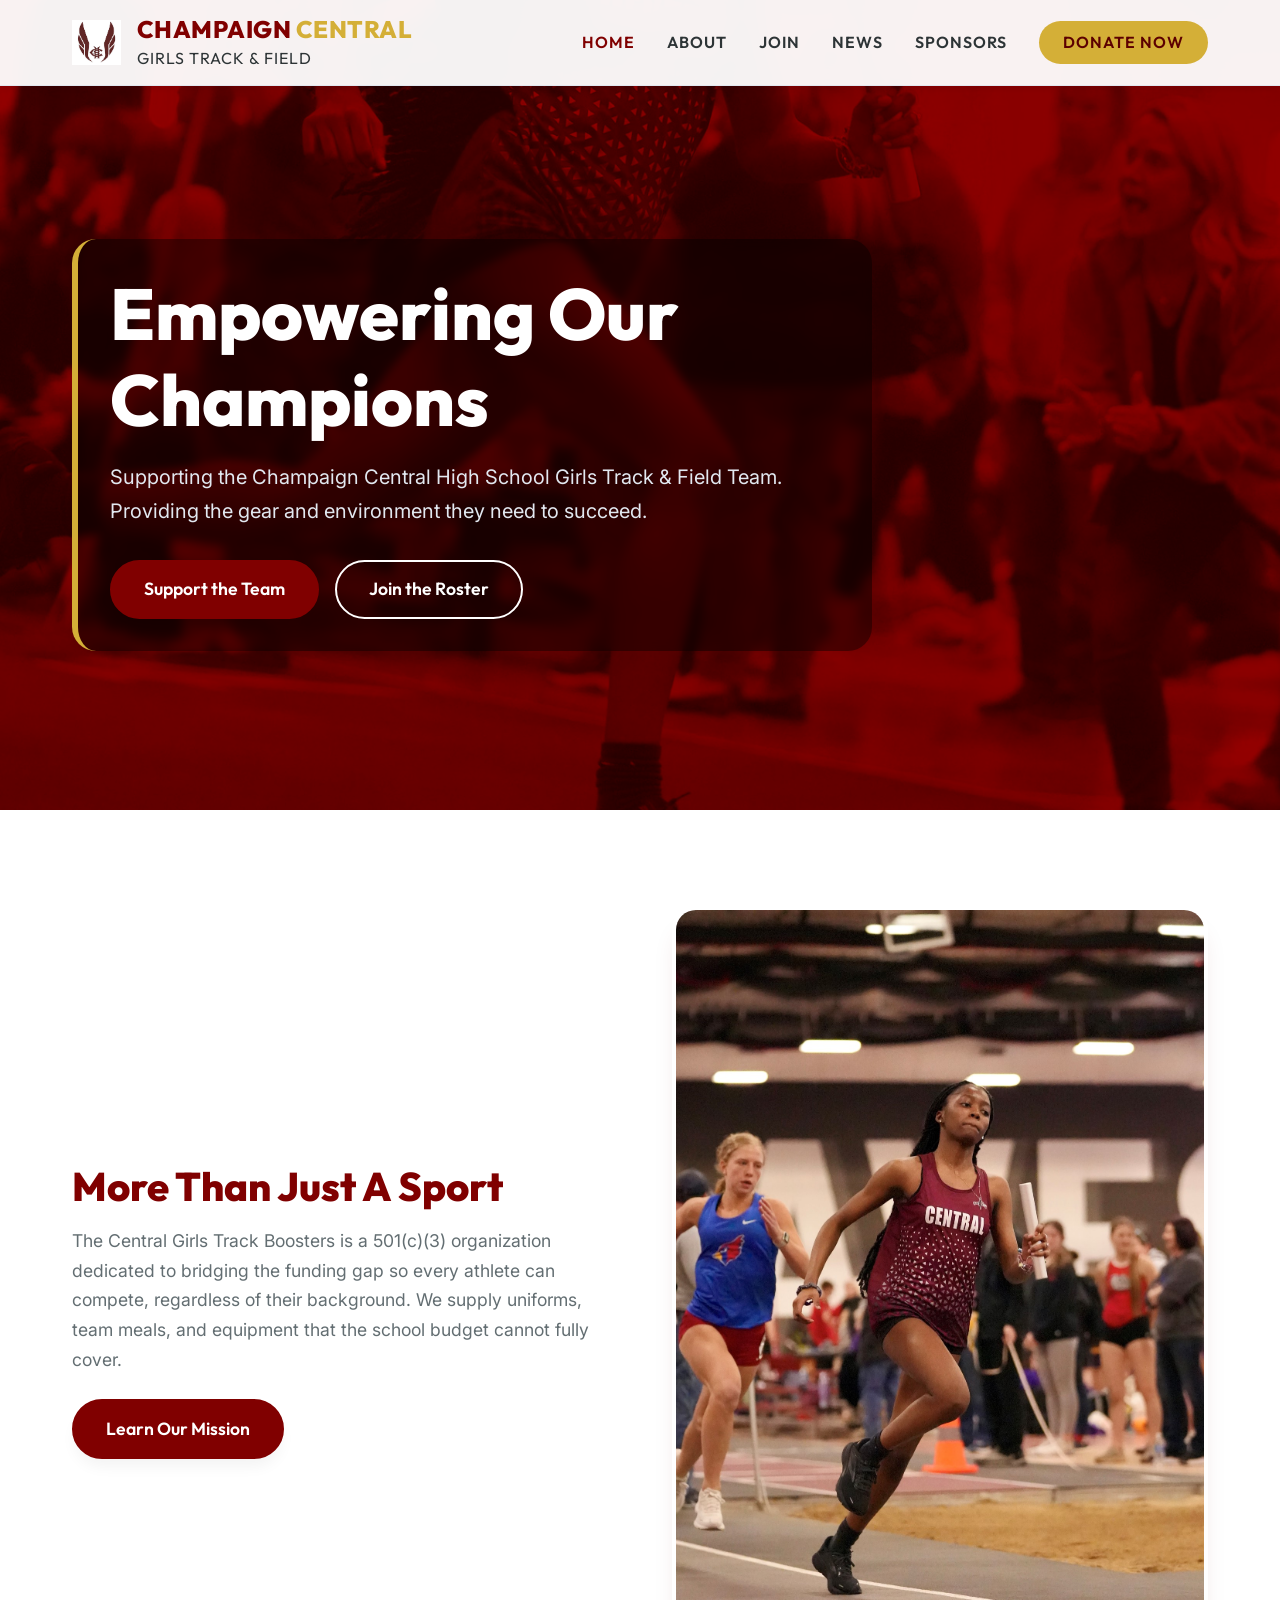
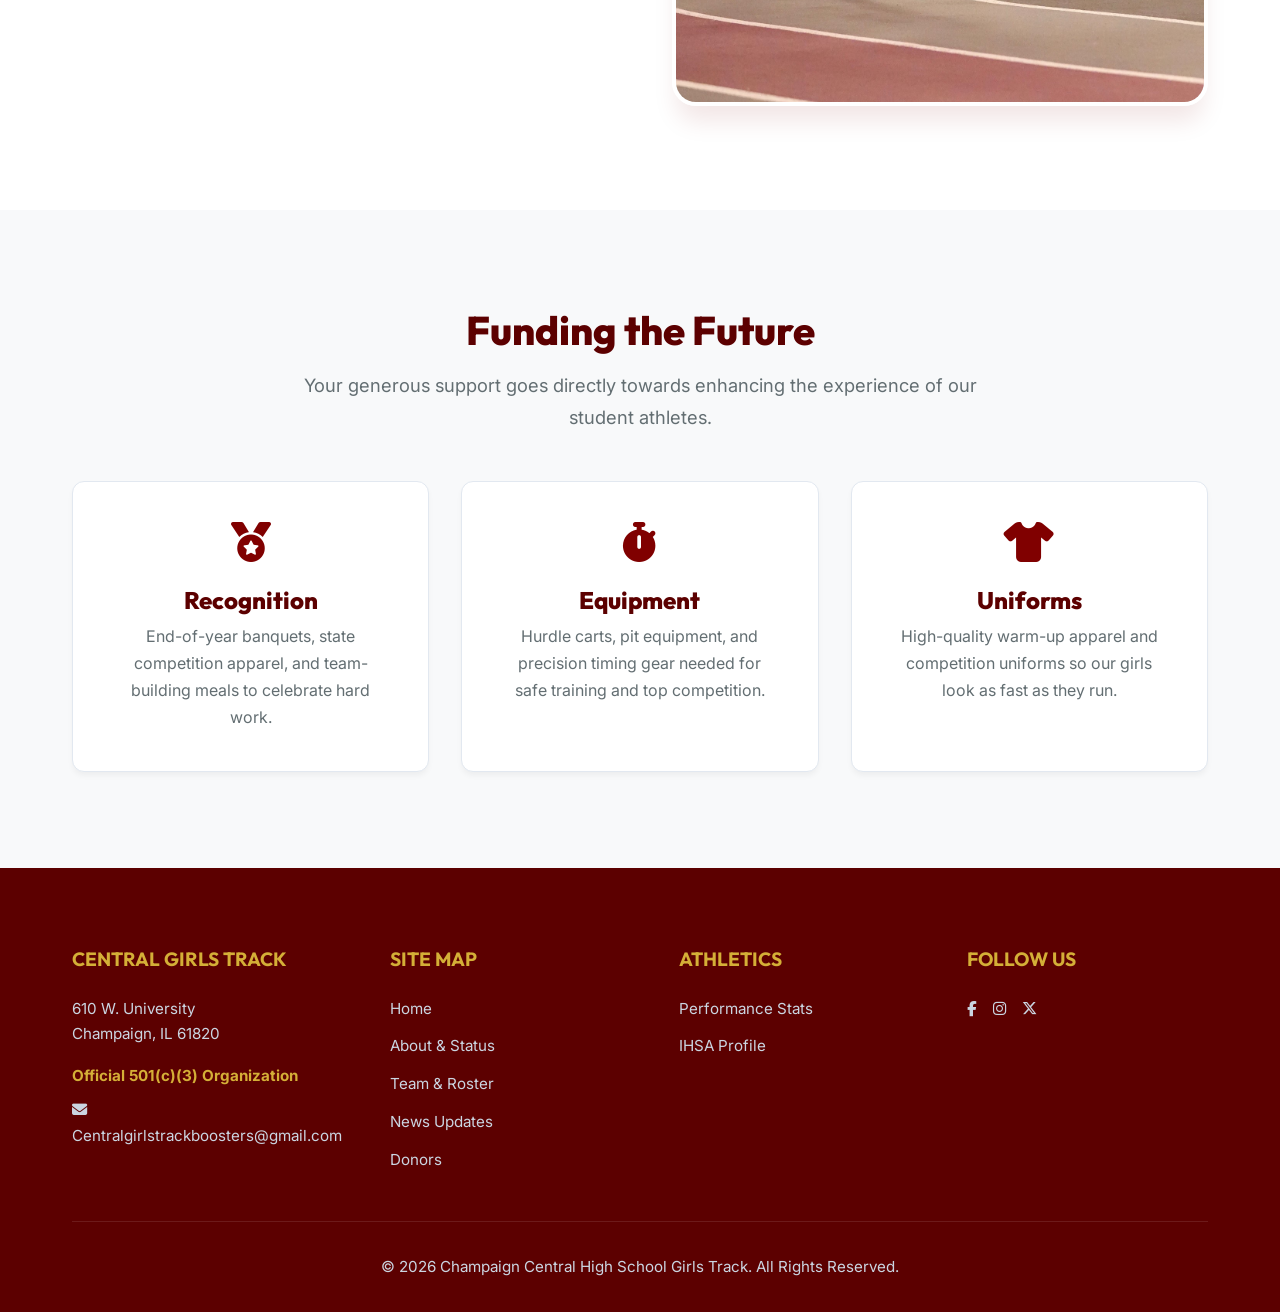
==== commit 565a7a8a: "Revert to clean vibrant light theme" ====
--- a/index.html
+++ b/index.html
@@ -4,9 +4,7 @@
 <head>
     <meta charset="UTF-8">
     <meta name="viewport" content="width=device-width, initial-scale=1.0">
-    <title>Central Girls Track & Field Boosters | Champaign Central High School</title>
-    <meta name="description"
-        content="Support the Central Girls Track Team! The Booster Club is a 501(c)(3) non-profit organization helping to raise funds.">
+    <title>Central Girls Track Boosters | Champaign Central</title>
     <link rel="stylesheet" href="css/styles.css">
     <link rel="stylesheet" href="https://cdnjs.cloudflare.com/ajax/libs/font-awesome/6.4.0/css/all.min.css">
 </head>
@@ -18,7 +16,7 @@
             <a href="index.html" class="nav-brand">
                 <img src="assets/logo.png" alt="Central Girls Track" onerror="this.style.display='none'">
                 <span>CHAMPAIGN <span>CENTRAL</span> <br><span
-                        style="font-size:1rem;color:var(--text-light);font-weight:400;letter-spacing:2px">GIRLS TRACK &
+                        style="font-size:1rem;color:var(--text-main);font-weight:400;letter-spacing:1px">GIRLS TRACK &
                         FIELD</span></span>
             </a>
             <div class="nav-links">
@@ -27,61 +25,38 @@
                 <a href="join.html">Join</a>
                 <a href="updates.html">News</a>
                 <a href="sponsors.html">Sponsors</a>
-                <a href="sponsors.html#donate" class="nav-donate text-light">Donate Now</a>
+                <a href="sponsors.html#donate" class="nav-donate">Donate Now</a>
             </div>
         </div>
     </nav>
 
     <header class="hero">
-        <div class="hero-image-wrapper">
-            <img src="assets/hero.jpg" class="hero-bg" alt="Track Runner sprinting">
-        </div>
-        <div class="container relative z-10">
+        <img src="assets/hero.jpg" class="hero-bg" alt="Track Runner sprinting">
+        <div class="container">
             <div class="hero-content">
-                <div class="accent-bar"></div>
-                <h1 class="title-massive">EMPOWERING <br>OUR CHAMPIONS</h1>
-                <p>Supporting the Champaign Central High School Girls Track & Field Team. No cut. No cost. All heart.
-                </p>
-                <div style="display:flex; gap:1.5rem; margin-top:2rem;">
-                    <a href="sponsors.html#donate" class="btn"><span>Support the Team</span></a>
-                    <a href="join.html" class="btn btn-dark"><span>Join the Roster</span></a>
-                </div>
-
-                <div class="hero-stats">
-                    <div class="stat">
-                        <span class="stat-num">1976</span>
-                        <span class="stat-label">Established</span>
-                    </div>
-                    <div class="stat">
-                        <span class="stat-num">2A</span>
-                        <span class="stat-label">IHSA Class</span>
-                    </div>
-                    <div class="stat">
-                        <span class="stat-num">501(c)3</span>
-                        <span class="stat-label">Non-Profit</span>
-                    </div>
+                <h1 class="title-massive">Empowering Our Champions</h1>
+                <p>Supporting the Champaign Central High School Girls Track & Field Team. Providing the gear and
+                    environment they need to succeed.</p>
+                <div style="display:flex; gap:1rem; margin-top:2rem; flex-wrap:wrap;">
+                    <a href="sponsors.html#donate" class="btn">Support the Team</a>
+                    <a href="join.html" class="btn btn-secondary" style="border-color:white; color:white;">Join the
+                        Roster</a>
                 </div>
             </div>
         </div>
     </header>
 
-    <section class="section bg-darker">
+    <section class="section" style="background:var(--surface);">
         <div class="container">
             <div class="split-section">
                 <div>
-                    <div class="section-head">
-                        <div class="accent-bar" style="background:var(--primary-bright)"></div>
-                        <h2 class="title-xl text-light">MORE THAN JUST <br>A SPORT</h2>
-                        <p class="text-gray" style="max-width: 500px; font-size: 1.1rem; margin-top: 1.5rem;">
-                            The Central Girls Track Boosters is a 501(c)(3) organization dedicated to bridging the
-                            funding gap so every athlete can compete, regardless of their background. We supply
-                            uniforms, team meals, and equipment.
-                        </p>
-                    </div>
-
-                    <a href="about.html" class="btn.btn-dark text-accent"
-                        style="font-family: 'Teko', sans-serif; font-size: 1.5rem; text-decoration: none; border-bottom: 2px solid var(--accent); padding-bottom: 5px;">Discover
-                        Our Mission &rarr;</a>
+                    <h2 class="section-title text-primary">More Than Just A Sport</h2>
+                    <p style="font-size: 1.1rem; margin-bottom: 1.5rem; color: var(--text-muted);">
+                        The Central Girls Track Boosters is a 501(c)(3) organization dedicated to bridging the funding
+                        gap so every athlete can compete, regardless of their background. We supply uniforms, team
+                        meals, and equipment that the school budget cannot fully cover.
+                    </p>
+                    <a href="about.html" class="btn">Learn Our Mission</a>
                 </div>
                 <div class="split-image">
                     <img src="assets/team_group.jpg" alt="Track Team Group Photo">
@@ -90,49 +65,45 @@
         </div>
     </section>
 
-    <!-- Services Grid -->
-    <section class="section">
-        <div class="container">
-            <div class="section-head text-center mx-auto"
-                style="display:flex; flex-direction:column; align-items:center;">
-                <div class="accent-bar" style="transform: skewX(-10deg);"></div>
-                <h2 class="title-xl text-dark" style="margin-bottom:0;">FUNDING THE FUTURE</h2>
-                <p class="text-gray" style="max-width:600px; margin-top:1rem;">Your support goes directly towards
-                    enhancing the experience of our student athletes.</p>
-            </div>
+    <section class="section" style="background:var(--bg-color);">
+        <div class="container text-center">
+            <h2 class="section-title">Funding the Future</h2>
+            <p class="section-subtitle">Your generous support goes directly towards enhancing the experience of our
+                student athletes.</p>
 
             <div class="grid-3">
-                <div class="feature-card">
-                    <i class="fa-solid fa-medal icon"></i>
-                    <h3 class="title-lg text-light">Recognition</h3>
-                    <p class="text-gray mt-2">End-of-year banquets, state competition apparel, and team-building meals
-                        to celebrate hard work.</p>
+                <div class="card">
+                    <i class="fa-solid fa-medal"></i>
+                    <h3>Recognition</h3>
+                    <p>End-of-year banquets, state competition apparel, and team-building meals to celebrate hard work.
+                    </p>
                 </div>
-                <div class="feature-card">
-                    <i class="fa-solid fa-stopwatch icon"></i>
-                    <h3 class="title-lg text-light">Equipment</h3>
-                    <p class="text-gray mt-2">Hurdle carts, pit equipment, and precision timing gear needed for safe
-                        training and top competition.</p>
+                <div class="card">
+                    <i class="fa-solid fa-stopwatch"></i>
+                    <h3>Equipment</h3>
+                    <p>Hurdle carts, pit equipment, and precision timing gear needed for safe training and top
+                        competition.</p>
                 </div>
-                <div class="feature-card">
-                    <i class="fa-solid fa-shirt icon"></i>
-                    <h3 class="title-lg text-light">Uniforms</h3>
-                    <p class="text-gray mt-2">High-quality warm-up apparel and competition uniforms so our girls look as
-                        fast as they run.</p>
+                <div class="card">
+                    <i class="fa-solid fa-shirt"></i>
+                    <h3>Uniforms</h3>
+                    <p>High-quality warm-up apparel and competition uniforms so our girls look as fast as they run.</p>
                 </div>
             </div>
         </div>
     </section>
 
+    <!-- Global Footer -->
     <footer class="footer">
         <div class="container">
             <div class="footer-grid">
                 <div>
-                    <h3>CENTRAL GIRLS TRACK BOOSTERS</h3>
+                    <h3>CENTRAL GIRLS TRACK</h3>
                     <p>610 W. University<br>Champaign, IL 61820</p>
-                    <p style="margin-top:1rem; color:var(--accent);">Official 501(c)(3) Organization</p>
-                    <p style="margin-top:0.5rem;"><a href="mailto:Centralgirlstrackboosters@gmail.com"
-                            class="text-light" style="text-decoration:none;">Centralgirlstrackboosters@gmail.com</a></p>
+                    <p style="margin-top:1rem; color:var(--accent); font-weight:bold;">Official 501(c)(3) Organization
+                    </p>
+                    <p style="margin-top:0.5rem;"><a href="mailto:Centralgirlstrackboosters@gmail.com"><i
+                                class="fa-solid fa-envelope"></i> Centralgirlstrackboosters@gmail.com</a></p>
                 </div>
                 <div>
                     <h3>SITE MAP</h3>
@@ -154,7 +125,8 @@
                 </div>
                 <div>
                     <h3>FOLLOW US</h3>
-                    <div class="footer-links" style="display:flex; gap:1.5rem; font-size:1.5rem; margin-top:1rem;">
+                    <div class="footer-links"
+                        style="display:flex; flex-direction:row; gap:1rem; font-size:1.5rem; margin-top:0.5rem;">
                         <a href="#"><i class="fa-brands fa-facebook-f"></i></a>
                         <a href="#"><i class="fa-brands fa-instagram"></i></a>
                         <a href="#"><i class="fa-brands fa-x-twitter"></i></a>
@@ -166,7 +138,6 @@
             </div>
         </div>
     </footer>
-    <script src="js/main.js"></script>
 </body>
 
 </html>
--- a/css/styles.css
+++ b/css/styles.css
@@ -1,20 +1,27 @@
-@import url('https://fonts.googleapis.com/css2?family=Teko:wght@500;600;700&family=Inter:ital,opsz,wght@0,14..32,100..900;1,14..32,100..900&display=swap');
+@import url('https://fonts.googleapis.com/css2?family=Outfit:wght@300;400;600;700;800&family=Inter:wght@400;500;600&display=swap');
 
 :root {
   --primary: #800000;
-  --primary-dark: #4a0000;
-  --primary-bright: #b30000;
-  --accent: #E2B026;
+  /* Core Maroon */
+  --primary-light: #9e1b1b;
+  --primary-dark: #5c0000;
+  --accent: #D4AF37;
   /* Gold */
-  --bg-dark: #0a0a0a;
-  --bg-darker: #050505;
-  --bg-light: #ffffff;
-  --bg-gray: #f4f4f4;
-  --text-light: #f5f5f5;
-  --text-dark: #111111;
-  --text-gray: #888888;
-  --border: #222222;
-  --transition: all 0.4s cubic-bezier(0.16, 1, 0.3, 1);
+  --bg-color: #f8f9fa;
+  /* Very light gray background */
+  --surface: #ffffff;
+  /* White cards */
+  --text-main: #2d3436;
+  /* Soft dark gray for reading */
+  --text-muted: #636e72;
+  --text-light: #ffffff;
+  --border: #e2e8f0;
+  --shadow-sm: 0 4px 6px -1px rgba(0, 0, 0, 0.05);
+  --shadow-md: 0 10px 15px -3px rgba(0, 0, 0, 0.05);
+  --shadow-lg: 0 20px 25px -5px rgba(128, 0, 0, 0.1);
+  --radius: 12px;
+  --radius-lg: 24px;
+  --transition: all 0.3s ease;
 }
 
 * {
@@ -25,38 +32,46 @@
 
 body {
   font-family: 'Inter', sans-serif;
-  color: var(--text-dark);
-  background: var(--bg-light);
-  line-height: 1.6;
-  -webkit-font-smoothing: antialiased;
-}
-
-/* Typography */
+  color: var(--text-main);
+  background: var(--bg-color);
+  line-height: 1.7;
+}
+
 h1,
 h2,
 h3,
 h4,
 h5,
 h6 {
-  font-family: 'Teko', sans-serif;
-  text-transform: uppercase;
-  line-height: 1.1;
-}
-
-.title-massive {
-  font-size: clamp(5rem, 10vw, 10rem);
-  font-weight: 700;
-  letter-spacing: -2px;
-  line-height: 0.9;
-  color: var(--bg-light);
-}
-
-.title-xl {
-  font-size: clamp(3rem, 6vw, 5rem);
-}
-
-.title-lg {
-  font-size: clamp(2rem, 4vw, 3rem);
+  font-family: 'Outfit', sans-serif;
+  font-weight: 800;
+  line-height: 1.2;
+  color: var(--primary-dark);
+}
+
+a {
+  text-decoration: none;
+  color: inherit;
+  transition: var(--transition);
+}
+
+.container {
+  width: 100%;
+  max-width: 1200px;
+  margin: 0 auto;
+  padding: 0 2rem;
+}
+
+.text-center {
+  text-align: center;
+}
+
+.text-primary {
+  color: var(--primary) !important;
+}
+
+.text-accent {
+  color: var(--accent) !important;
 }
 
 /* Buttons */
@@ -64,69 +79,36 @@
   display: inline-flex;
   align-items: center;
   justify-content: center;
-  padding: 1rem 2.5rem;
-  background: var(--accent);
-  color: var(--bg-dark);
-  font-family: 'Teko', sans-serif;
-  font-size: 1.5rem;
+  padding: 0.8rem 2rem;
+  background: var(--primary);
+  color: var(--text-light);
+  font-family: 'Outfit', sans-serif;
+  font-size: 1.1rem;
   font-weight: 600;
-  text-transform: uppercase;
+  border-radius: 50px;
   text-decoration: none;
-  letter-spacing: 1px;
-  border: none;
+  border: 2px solid var(--primary);
+  box-shadow: var(--shadow-md);
+  transition: var(--transition);
   cursor: pointer;
-  transform: skewX(-15deg);
-  transition: var(--transition);
-  position: relative;
-  overflow: hidden;
-}
-
-.btn>span {
-  transform: skewX(15deg);
-  position: relative;
-  z-index: 2;
-}
-
-.btn::before {
-  content: '';
-  position: absolute;
-  top: 0;
-  left: -100%;
-  width: 100%;
-  height: 100%;
-  background: var(--primary-bright);
-  transition: var(--transition);
-  z-index: 1;
-}
-
-.btn:hover::before {
-  left: 0;
 }
 
 .btn:hover {
-  color: var(--bg-light);
-  box-shadow: 0 10px 20px rgba(179, 0, 0, 0.3);
-}
-
-.btn-dark {
-  background: var(--bg-dark);
-  color: var(--bg-light);
-}
-
-.btn-dark::before {
-  background: var(--accent);
-}
-
-.btn-dark:hover {
-  color: var(--bg-dark);
-}
-
-/* Layout Utilities */
-.container {
-  width: 100%;
-  max-width: 1400px;
-  margin: 0 auto;
-  padding: 0 2rem;
+  background: var(--primary-light);
+  border-color: var(--primary-light);
+  transform: translateY(-2px);
+  box-shadow: var(--shadow-lg);
+  color: var(--text-light);
+}
+
+.btn-secondary {
+  background: transparent;
+  color: var(--primary);
+}
+
+.btn-secondary:hover {
+  background: var(--primary);
+  color: var(--text-light);
 }
 
 /* Navbar */
@@ -134,11 +116,11 @@
   position: fixed;
   top: 0;
   width: 100%;
-  z-index: 100;
-  padding: 1.5rem 0;
-  transition: var(--transition);
-  background: rgba(10, 10, 10, 0.95);
+  z-index: 1000;
+  padding: 1rem 0;
+  background: rgba(255, 255, 255, 0.95);
   backdrop-filter: blur(10px);
+  box-shadow: var(--shadow-sm);
   border-bottom: 1px solid var(--border);
 }
 
@@ -152,20 +134,19 @@
   display: flex;
   align-items: center;
   gap: 1rem;
-  text-decoration: none;
 }
 
 .nav-brand img {
-  height: 50px;
+  height: 45px;
 }
 
 .nav-brand span {
-  font-family: 'Teko', sans-serif;
-  font-size: 2rem;
-  color: var(--bg-light);
-  font-weight: 600;
-  line-height: 1;
-  letter-spacing: 1px;
+  font-family: 'Outfit', sans-serif;
+  font-size: 1.5rem;
+  color: var(--primary);
+  font-weight: 800;
+  line-height: 1.1;
+  letter-spacing: 0.5px;
 }
 
 .nav-brand span span {
@@ -174,298 +155,200 @@
 
 .nav-links {
   display: flex;
-  gap: 2.5rem;
+  gap: 2rem;
   align-items: center;
 }
 
 .nav-links a {
-  color: var(--text-light);
-  text-decoration: none;
-  font-family: 'Teko', sans-serif;
-  font-size: 1.25rem;
+  color: var(--text-main);
+  font-family: 'Outfit', sans-serif;
+  font-weight: 600;
+  font-size: 1rem;
   text-transform: uppercase;
   letter-spacing: 1px;
-  position: relative;
-  transition: var(--transition);
-}
-
-.nav-links a::after {
-  content: '';
-  position: absolute;
-  bottom: -5px;
-  left: 0;
-  width: 100%;
-  height: 2px;
-  background: var(--accent);
-  transform: scaleX(0);
-  transform-origin: right;
-  transition: transform 0.4s ease;
-}
-
-.nav-links a:hover,
-.nav-links a.active {
-  color: var(--accent);
-}
-
-.nav-links a:hover::after,
-.nav-links a.active::after {
-  transform: scaleX(1);
-  transform-origin: left;
+}
+
+.nav-links a.active,
+.nav-links a:hover {
+  color: var(--primary);
 }
 
 .nav-donate {
-  background: var(--primary);
+  background: var(--accent) !important;
+  color: var(--primary-dark) !important;
   padding: 0.5rem 1.5rem;
-  border-radius: 4px;
-  transform: skewX(-10deg);
+  border-radius: 50px;
 }
 
 .nav-donate:hover {
-  background: var(--primary-bright);
-  color: white !important;
-}
-
-.nav-donate::after {
-  display: none;
-}
-
-/* Hero Section */
+  background: #e5c158 !important;
+  transform: scale(1.05);
+}
+
+/* Hero */
 .hero {
   position: relative;
-  min-height: 100vh;
-  display: flex;
-  align-items: center;
-  background: var(--bg-dark);
+  min-height: 90vh;
+  display: flex;
+  align-items: center;
+  padding-top: 80px;
+  background: var(--primary-dark);
   overflow: hidden;
-  padding-top: 80px;
-}
-
-.hero-image-wrapper {
-  position: absolute;
-  top: 0;
-  right: 0;
-  width: 60%;
-  height: 100%;
-  clip-path: polygon(15% 0, 100% 0, 100% 100%, 0% 100%);
-  z-index: 1;
-}
-
-.hero-image-wrapper::after {
-  content: '';
+}
+
+.hero-bg {
   position: absolute;
   top: 0;
   left: 0;
   width: 100%;
   height: 100%;
-  background: linear-gradient(90deg, var(--bg-dark) 0%, rgba(10, 10, 10, 0.4) 50%, transparent 100%);
-}
-
-.hero-bg {
-  width: 100%;
-  height: 100%;
   object-fit: cover;
-  filter: grayscale(20%) contrast(120%);
-  transition: transform 10s linear;
-}
-
-.hero:hover .hero-bg {
-  transform: scale(1.05);
+  opacity: 0.6;
+  mix-blend-mode: overlay;
 }
 
 .hero-content {
   position: relative;
   z-index: 2;
   max-width: 800px;
-}
-
-.accent-bar {
-  width: 100px;
-  height: 8px;
-  background: var(--accent);
-  margin-bottom: 2rem;
-  transform: skewX(-20deg);
+  color: var(--text-light);
+  padding: 2rem;
+  background: rgba(0, 0, 0, 0.4);
+  backdrop-filter: blur(5px);
+  border-radius: var(--radius-lg);
+  border-left: 6px solid var(--accent);
+}
+
+.title-massive {
+  font-size: clamp(3rem, 6vw, 4.5rem);
+  font-weight: 800;
+  color: var(--text-light);
+  margin-bottom: 1rem;
 }
 
 .hero p {
   font-size: 1.25rem;
-  color: var(--text-gray);
-  max-width: 500px;
-  margin-top: 1.5rem;
-  margin-bottom: 3rem;
-}
-
-.hero-stats {
-  display: flex;
-  gap: 3rem;
-  margin-top: 4rem;
-}
-
-.stat {
-  display: flex;
-  flex-direction: column;
-}
-
-.stat-num {
-  font-family: 'Teko', sans-serif;
-  font-size: 3rem;
-  color: var(--accent);
-  line-height: 1;
-}
-
-.stat-label {
-  color: var(--text-gray);
-  text-transform: uppercase;
-  font-size: 0.85rem;
-  letter-spacing: 2px;
+  color: #e2e8f0;
+  margin-bottom: 2rem;
+  font-weight: 400;
 }
 
 /* Sections */
 .section {
-  padding: 8rem 0;
-}
-
-.bg-dark {
-  background: var(--bg-darker);
-  color: var(--text-light);
-}
-
-.bg-primary {
-  background: var(--primary);
-  color: var(--text-light);
-}
-
-/* Features / Cards */
+  padding: 6rem 0;
+}
+
+.section-title {
+  font-size: 2.5rem;
+  margin-bottom: 1rem;
+  color: var(--primary-dark);
+}
+
+.section-subtitle {
+  font-size: 1.15rem;
+  color: var(--text-muted);
+  max-width: 700px;
+  margin: 0 auto 3rem;
+}
+
+/* Cards Grid */
 .grid-3 {
   display: grid;
-  grid-template-columns: repeat(3, 1fr);
+  grid-template-columns: repeat(auto-fit, minmax(300px, 1fr));
   gap: 2rem;
 }
 
-.feature-card {
-  position: relative;
-  background: var(--bg-dark);
-  padding: 3rem;
-  overflow: hidden;
-  border-top: 4px solid transparent;
+.card {
+  background: var(--surface);
+  border-radius: var(--radius);
+  padding: 2.5rem;
+  box-shadow: var(--shadow-sm);
+  border: 1px solid var(--border);
   transition: var(--transition);
-}
-
-.feature-card:hover {
-  border-top-color: var(--accent);
-  transform: translateY(-10px);
-}
-
-.feature-card .icon {
-  font-size: 3rem;
-  color: var(--primary-bright);
+  text-align: center;
+}
+
+.card:hover {
+  transform: translateY(-5px);
+  box-shadow: var(--shadow-md);
+  border-color: var(--accent);
+}
+
+.card i {
+  font-size: 2.5rem;
+  color: var(--primary);
   margin-bottom: 1.5rem;
 }
 
-.bg-darker .feature-card {
-  background: #111;
-}
-
-.section-head {
-  margin-bottom: 4rem;
-}
-
-.section-head h2 {
-  color: var(--text-dark);
-  margin-bottom: 1rem;
-}
-
-.bg-dark .section-head h2 {
-  color: var(--bg-light);
-}
-
-.section-head .accent-bar {
-  margin-bottom: 1rem;
-}
-
-/* Image Text Split */
+.card h3 {
+  font-size: 1.5rem;
+  margin-bottom: 0.5rem;
+}
+
+.card p {
+  color: var(--text-muted);
+}
+
+/* Image Split Layout */
 .split-section {
   display: grid;
   grid-template-columns: 1fr 1fr;
-  align-items: center;
   gap: 4rem;
-}
-
-.split-image {
-  position: relative;
-  height: 600px;
+  align-items: center;
 }
 
 .split-image img {
   width: 100%;
-  height: 100%;
-  object-fit: cover;
-  clip-path: polygon(0 0, 100% 5%, 95% 100%, 5% 95%);
-}
-
-.split-image::before {
-  content: '';
-  position: absolute;
-  top: 20px;
-  left: -20px;
-  width: 100%;
-  height: 100%;
-  background: var(--accent);
-  z-index: -1;
-  clip-path: polygon(0 0, 100% 5%, 95% 100%, 5% 95%);
+  height: auto;
+  border-radius: var(--radius-lg);
+  box-shadow: var(--shadow-lg);
+  border: 4px solid var(--surface);
 }
 
 /* Footer */
 .footer {
-  background: var(--bg-darker);
-  color: var(--text-gray);
-  padding: 6rem 0 2rem;
-  border-top: 1px solid var(--border);
+  background: var(--primary-dark);
+  color: #e2e8f0;
+  padding: 5rem 0 2rem;
+}
+
+.footer h3 {
+  color: var(--accent);
+  font-size: 1.2rem;
+  margin-bottom: 1.5rem;
+  font-weight: 700;
 }
 
 .footer-grid {
   display: grid;
-  grid-template-columns: 2fr 1fr 1fr 1fr;
-  gap: 4rem;
-  margin-bottom: 4rem;
-}
-
-.footer h3 {
-  color: var(--bg-light);
-  margin-bottom: 1.5rem;
-  font-size: 1.8rem;
-}
-
-.footer-links a {
-  display: block;
-  color: var(--text-gray);
-  text-decoration: none;
-  margin-bottom: 0.8rem;
-  transition: var(--transition);
-}
-
-.footer-links a:hover {
-  color: var(--accent);
-  transform: translateX(5px);
+  grid-template-columns: repeat(4, 1fr);
+  gap: 3rem;
+  margin-bottom: 3rem;
+}
+
+.footer p,
+.footer a {
+  color: #cbd5e1;
+  font-size: 0.95rem;
+}
+
+.footer a:hover {
+  color: var(--text-light);
+}
+
+.footer-links {
+  display: flex;
+  flex-direction: column;
+  gap: 0.75rem;
 }
 
 .footer-bottom {
-  border-top: 1px solid var(--border);
+  text-align: center;
   padding-top: 2rem;
-  text-align: center;
-  font-size: 0.9rem;
-}
-
-@media (max-width: 1024px) {
-  .hero-image-wrapper {
-    width: 100%;
-    clip-path: none;
-    opacity: 0.3;
-  }
-
-  .grid-3 {
-    grid-template-columns: repeat(2, 1fr);
-  }
-
+  border-top: 1px solid rgba(255, 255, 255, 0.1);
+}
+
+@media (max-width: 800px) {
   .split-section {
     grid-template-columns: 1fr;
   }
@@ -473,26 +356,8 @@
   .footer-grid {
     grid-template-columns: 1fr 1fr;
   }
-}
-
-@media (max-width: 768px) {
-  .grid-3 {
-    grid-template-columns: 1fr;
-  }
 
   .nav-links {
     display: none;
   }
-
-  .hero {
-    text-align: center;
-  }
-
-  .accent-bar {
-    margin: 0 auto 2rem;
-  }
-
-  .hero-stats {
-    justify-content: center;
-  }
 }
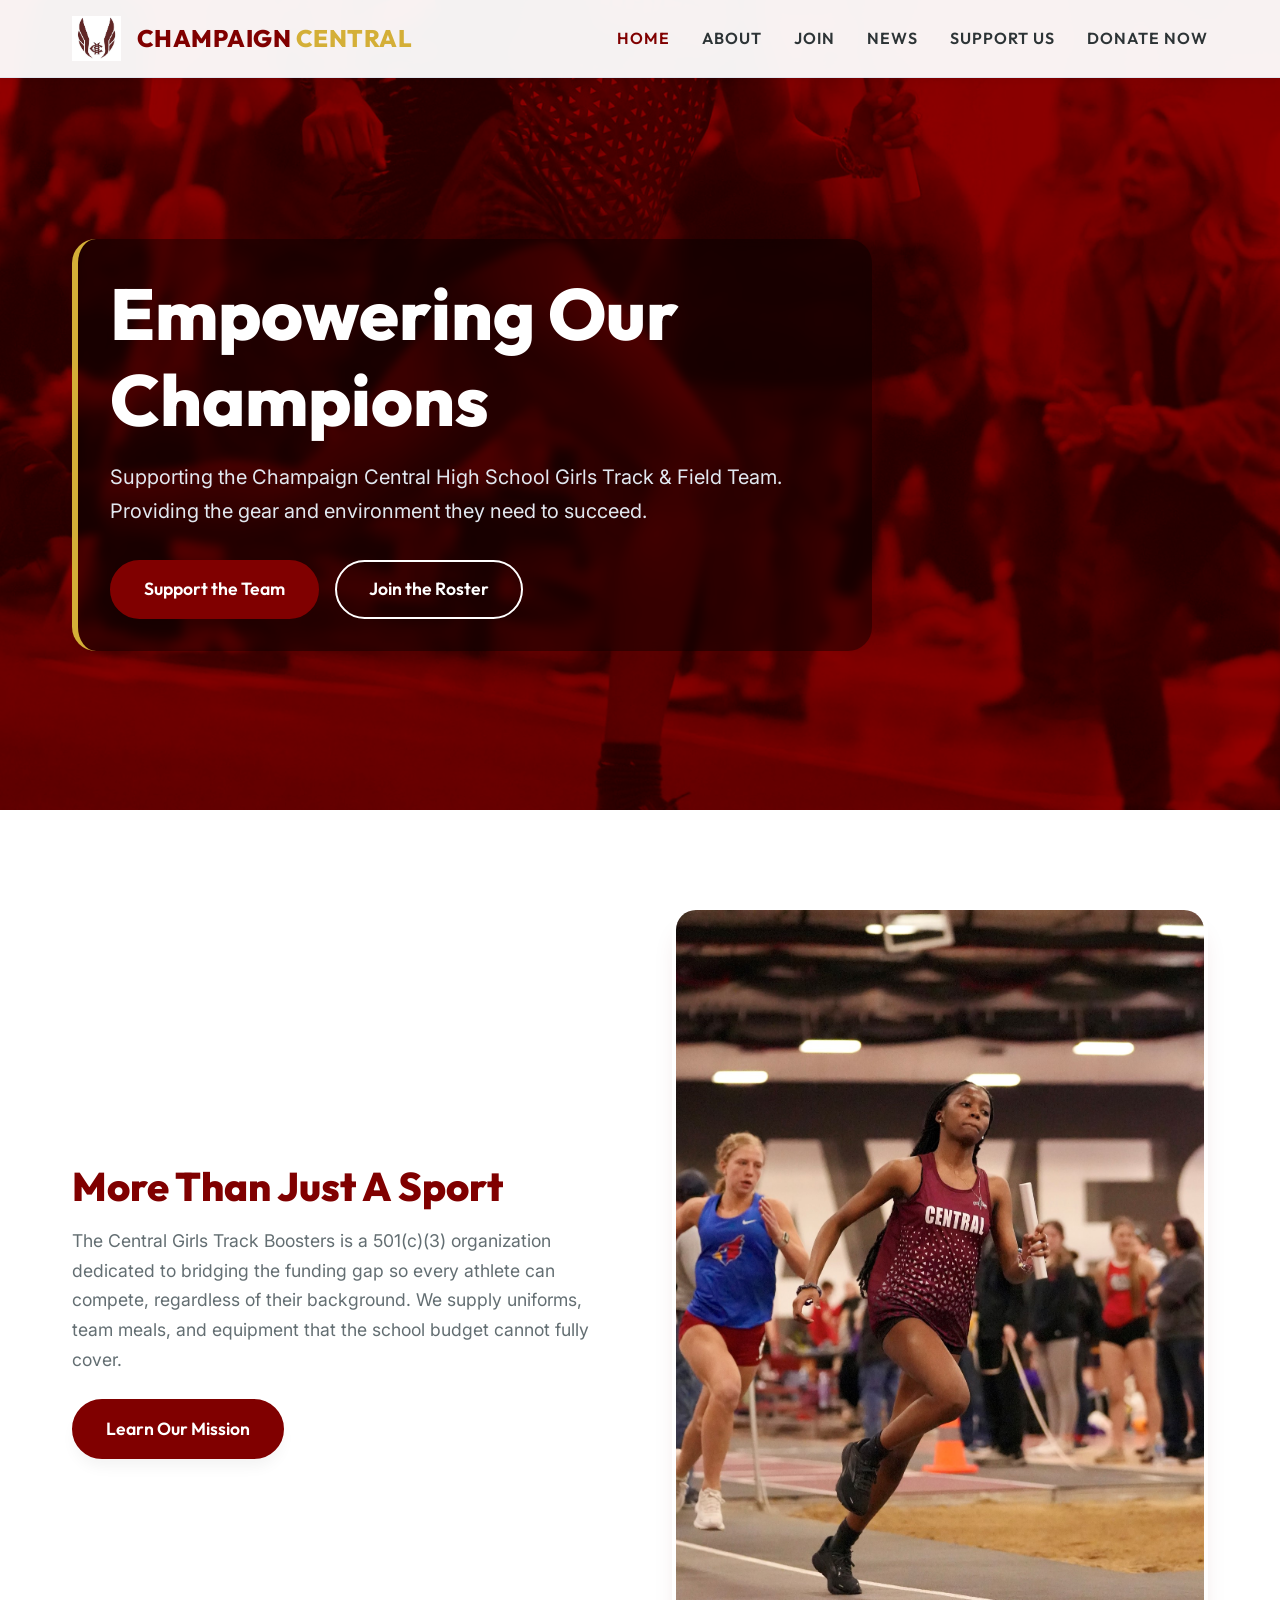
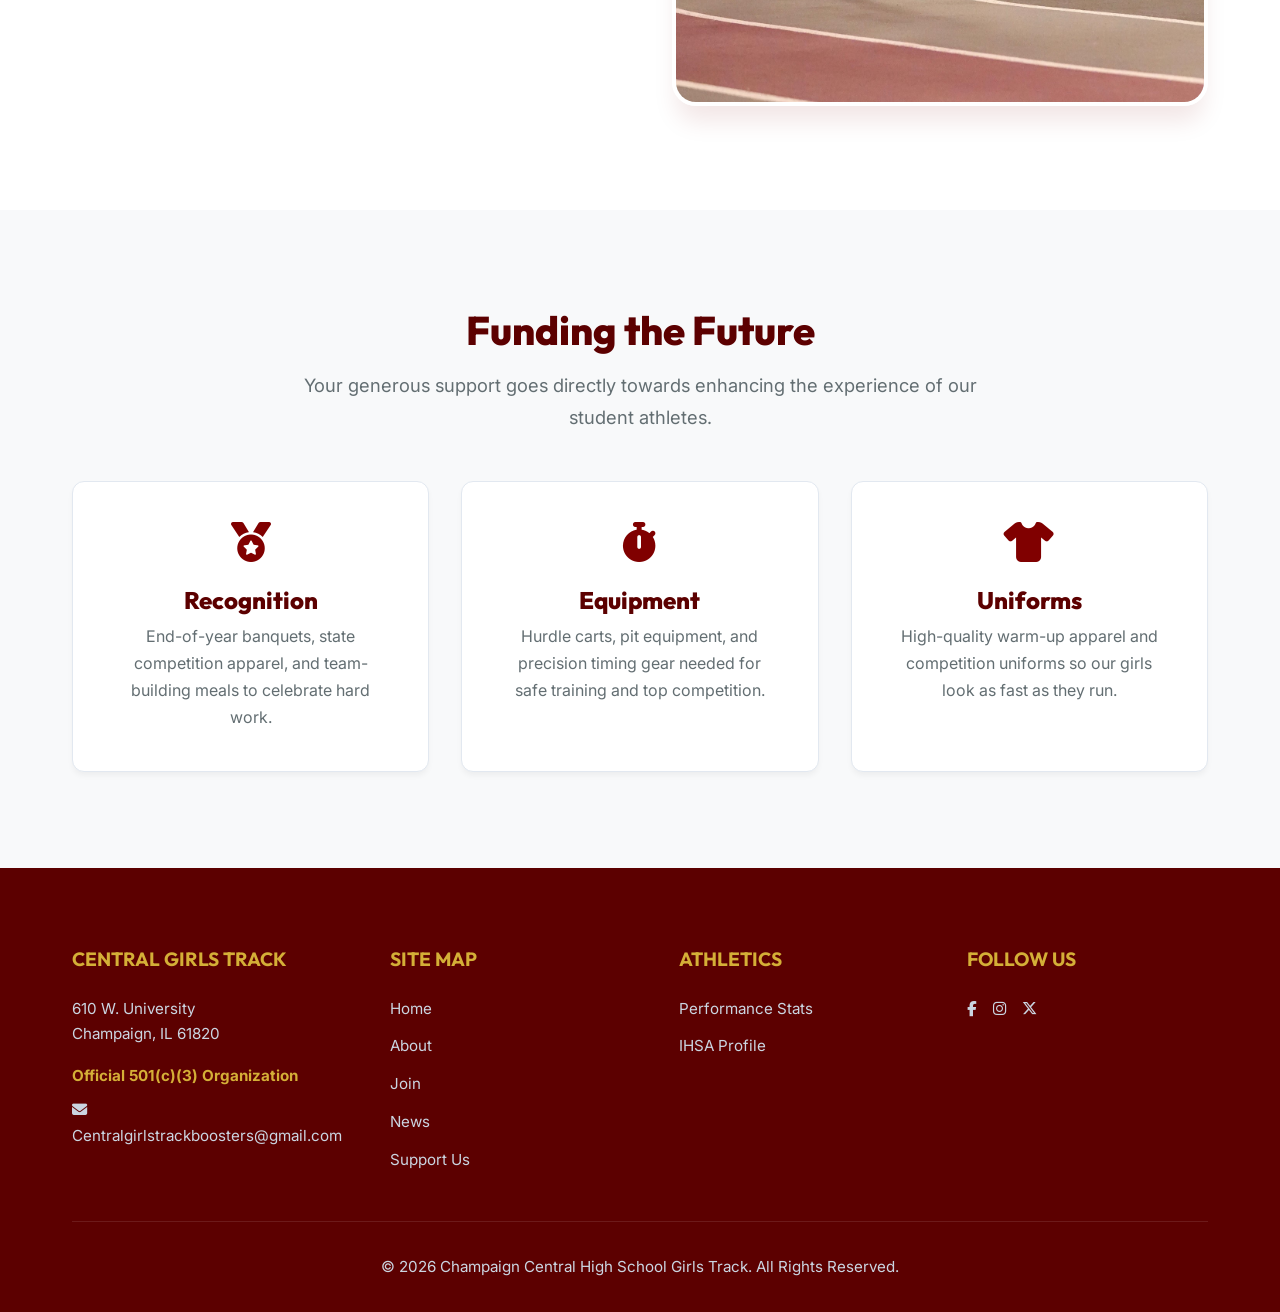
==== commit 9b7b3841: "Merge Sponsors and Volunteers into Support Us page; Universalize nav and footer" ====
--- a/index.html
+++ b/index.html
@@ -15,17 +15,15 @@
         <div class="container">
             <a href="index.html" class="nav-brand">
                 <img src="assets/logo.png" alt="Central Girls Track" onerror="this.style.display='none'">
-                <span>CHAMPAIGN <span>CENTRAL</span> <br><span
-                        style="font-size:1rem;color:var(--text-main);font-weight:400;letter-spacing:1px">GIRLS TRACK &
-                        FIELD</span></span>
+                <span>CHAMPAIGN <span>CENTRAL</span></span>
             </a>
             <div class="nav-links">
-                <a href="index.html" class="active">Home</a>
+                <a href="index.html">Home</a>
                 <a href="about.html">About</a>
                 <a href="join.html">Join</a>
                 <a href="updates.html">News</a>
-                <a href="sponsors.html">Sponsors</a>
-                <a href="sponsors.html#donate" class="nav-donate">Donate Now</a>
+                <a href="support.html">Support Us</a>
+                <a href="support.html#donate" class="nav-donate text-light">Donate Now</a>
             </div>
         </div>
     </nav>
@@ -94,39 +92,36 @@
     </section>
 
     <!-- Global Footer -->
+    <!-- Global Footer -->
     <footer class="footer">
         <div class="container">
             <div class="footer-grid">
                 <div>
                     <h3>CENTRAL GIRLS TRACK</h3>
                     <p>610 W. University<br>Champaign, IL 61820</p>
-                    <p style="margin-top:1rem; color:var(--accent); font-weight:bold;">Official 501(c)(3) Organization
-                    </p>
-                    <p style="margin-top:0.5rem;"><a href="mailto:Centralgirlstrackboosters@gmail.com"><i
-                                class="fa-solid fa-envelope"></i> Centralgirlstrackboosters@gmail.com</a></p>
+                    <p style="margin-top:1rem; color:var(--accent); font-weight:bold;">Official 501(c)(3) Organization</p>
+                    <p style="margin-top:0.5rem;"><a href="mailto:Centralgirlstrackboosters@gmail.com"><i class="fa-solid fa-envelope"></i> Centralgirlstrackboosters@gmail.com</a></p>
                 </div>
                 <div>
                     <h3>SITE MAP</h3>
                     <div class="footer-links">
                         <a href="index.html">Home</a>
-                        <a href="about.html">About & Status</a>
-                        <a href="join.html">Team & Roster</a>
-                        <a href="updates.html">News Updates</a>
-                        <a href="sponsors.html">Donors</a>
+                        <a href="about.html">About</a>
+                        <a href="join.html">Join</a>
+                        <a href="updates.html">News</a>
+                        <a href="support.html">Support Us</a>
                     </div>
                 </div>
                 <div>
                     <h3>ATHLETICS</h3>
                     <div class="footer-links">
-                        <a href="https://www.athletic.net/team/19700/track-and-field-outdoor/2026"
-                            target="_blank">Performance Stats</a>
+                        <a href="https://www.athletic.net/team/19700/track-and-field-outdoor/2026" target="_blank">Performance Stats</a>
                         <a href="https://www.ihsa.org/schools/trends/school/0324" target="_blank">IHSA Profile</a>
                     </div>
                 </div>
                 <div>
                     <h3>FOLLOW US</h3>
-                    <div class="footer-links"
-                        style="display:flex; flex-direction:row; gap:1rem; font-size:1.5rem; margin-top:0.5rem;">
+                    <div class="footer-links" style="display:flex; flex-direction:row; gap:1rem; font-size:1.5rem; margin-top:0.5rem;">
                         <a href="#"><i class="fa-brands fa-facebook-f"></i></a>
                         <a href="#"><i class="fa-brands fa-instagram"></i></a>
                         <a href="#"><i class="fa-brands fa-x-twitter"></i></a>
@@ -138,6 +133,6 @@
             </div>
         </div>
     </footer>
+    <script src="js/main.js"></script>
 </body>
-
 </html>
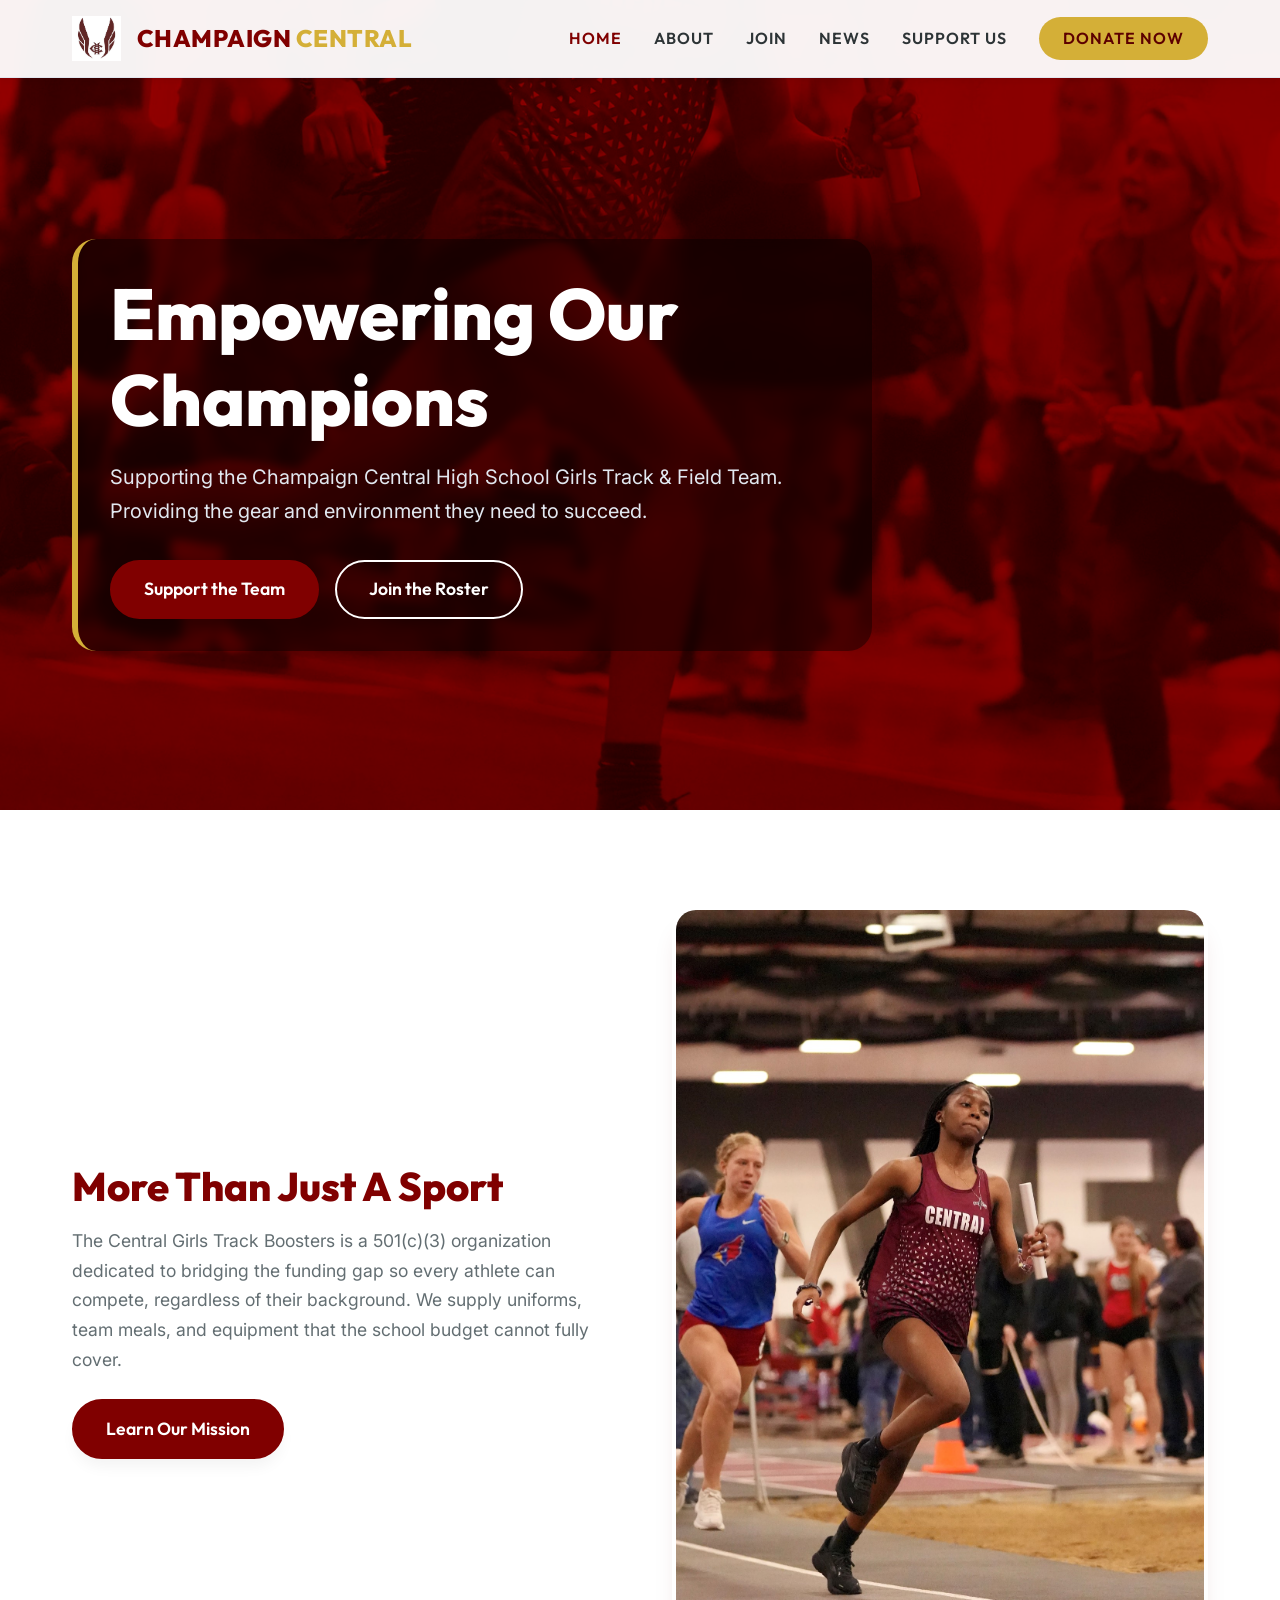
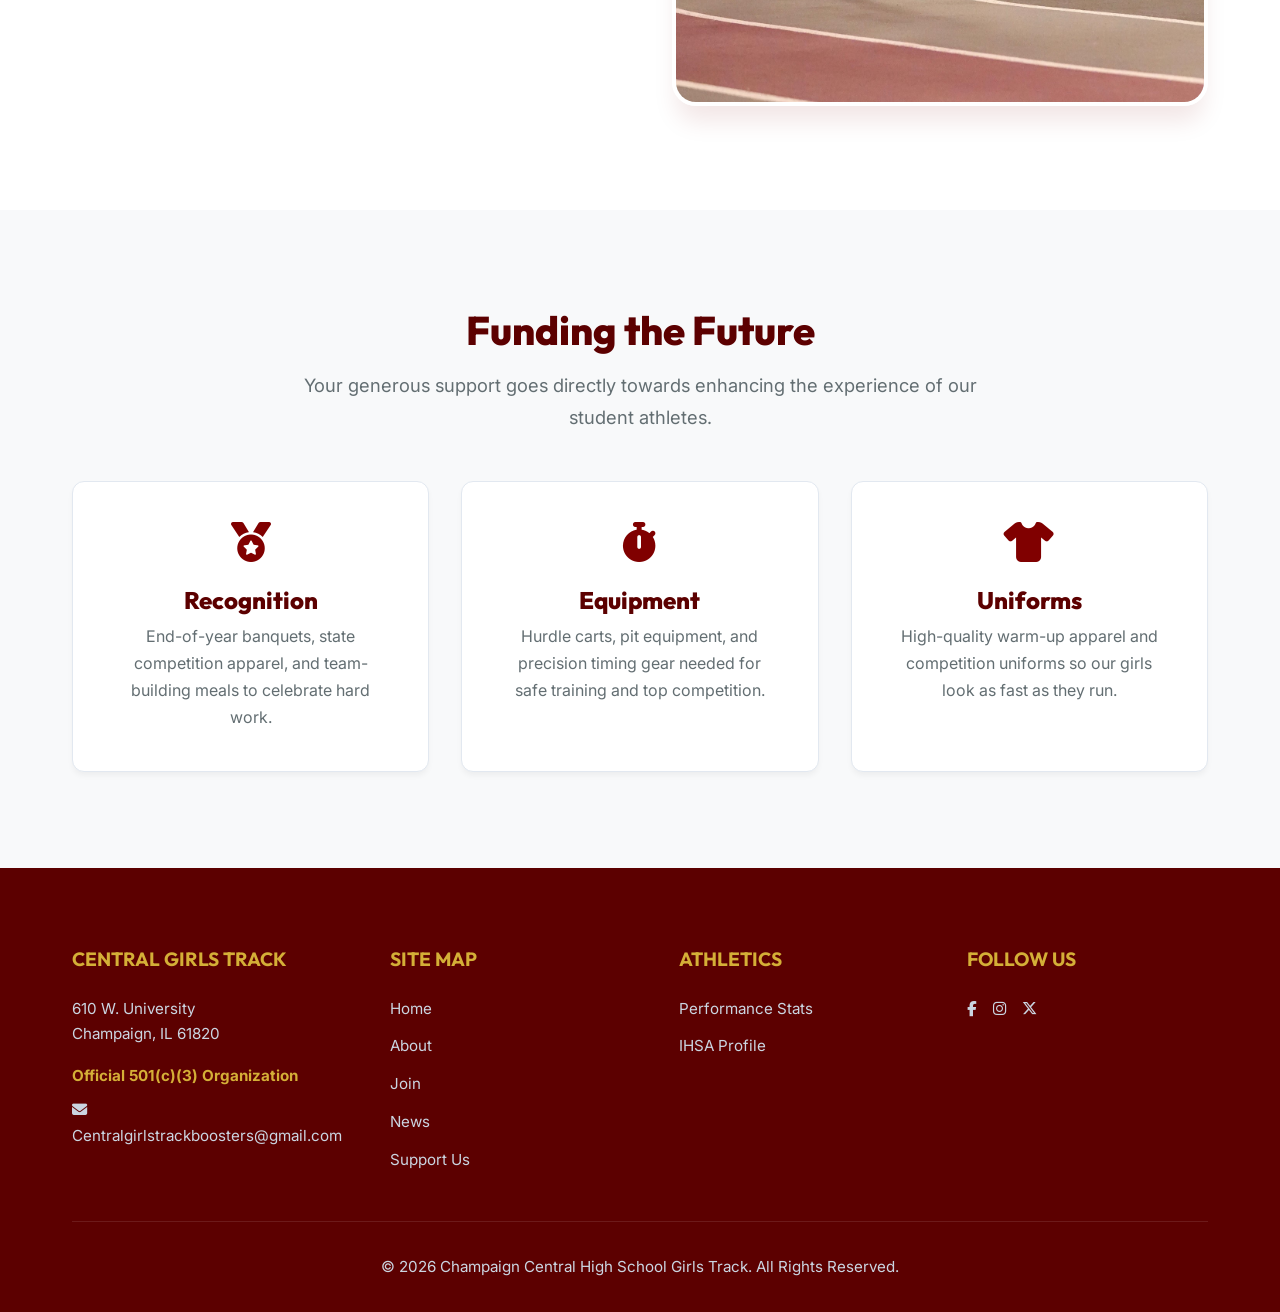
==== commit 6772ec7d: "Split support and donate pages; Support from the sidelines is primary on support page" ====
--- a/index.html
+++ b/index.html
@@ -23,7 +23,7 @@
                 <a href="join.html">Join</a>
                 <a href="updates.html">News</a>
                 <a href="support.html">Support Us</a>
-                <a href="support.html#donate" class="nav-donate text-light">Donate Now</a>
+                <a href="donate.html" class="nav-donate text-light">Donate Now</a>
             </div>
         </div>
     </nav>
@@ -93,6 +93,7 @@
 
     <!-- Global Footer -->
     <!-- Global Footer -->
+    <!-- Global Footer -->
     <footer class="footer">
         <div class="container">
             <div class="footer-grid">
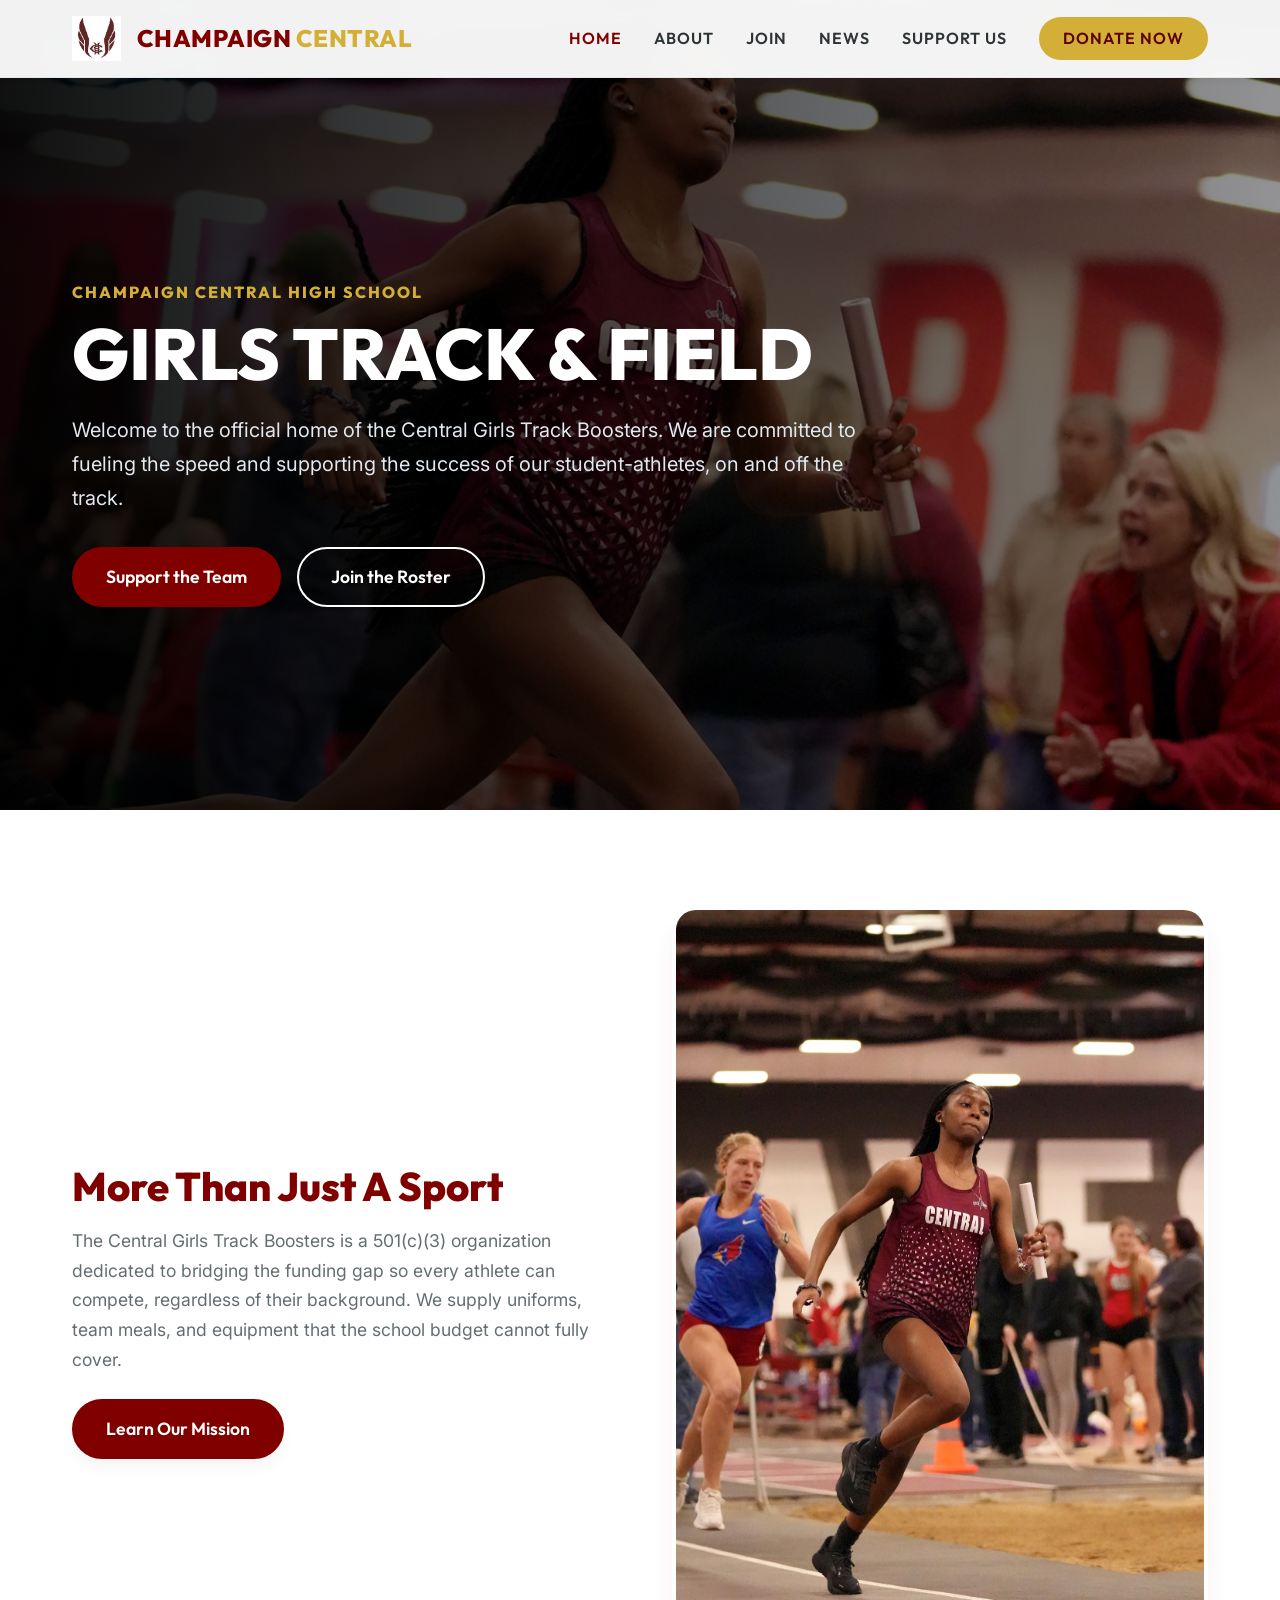
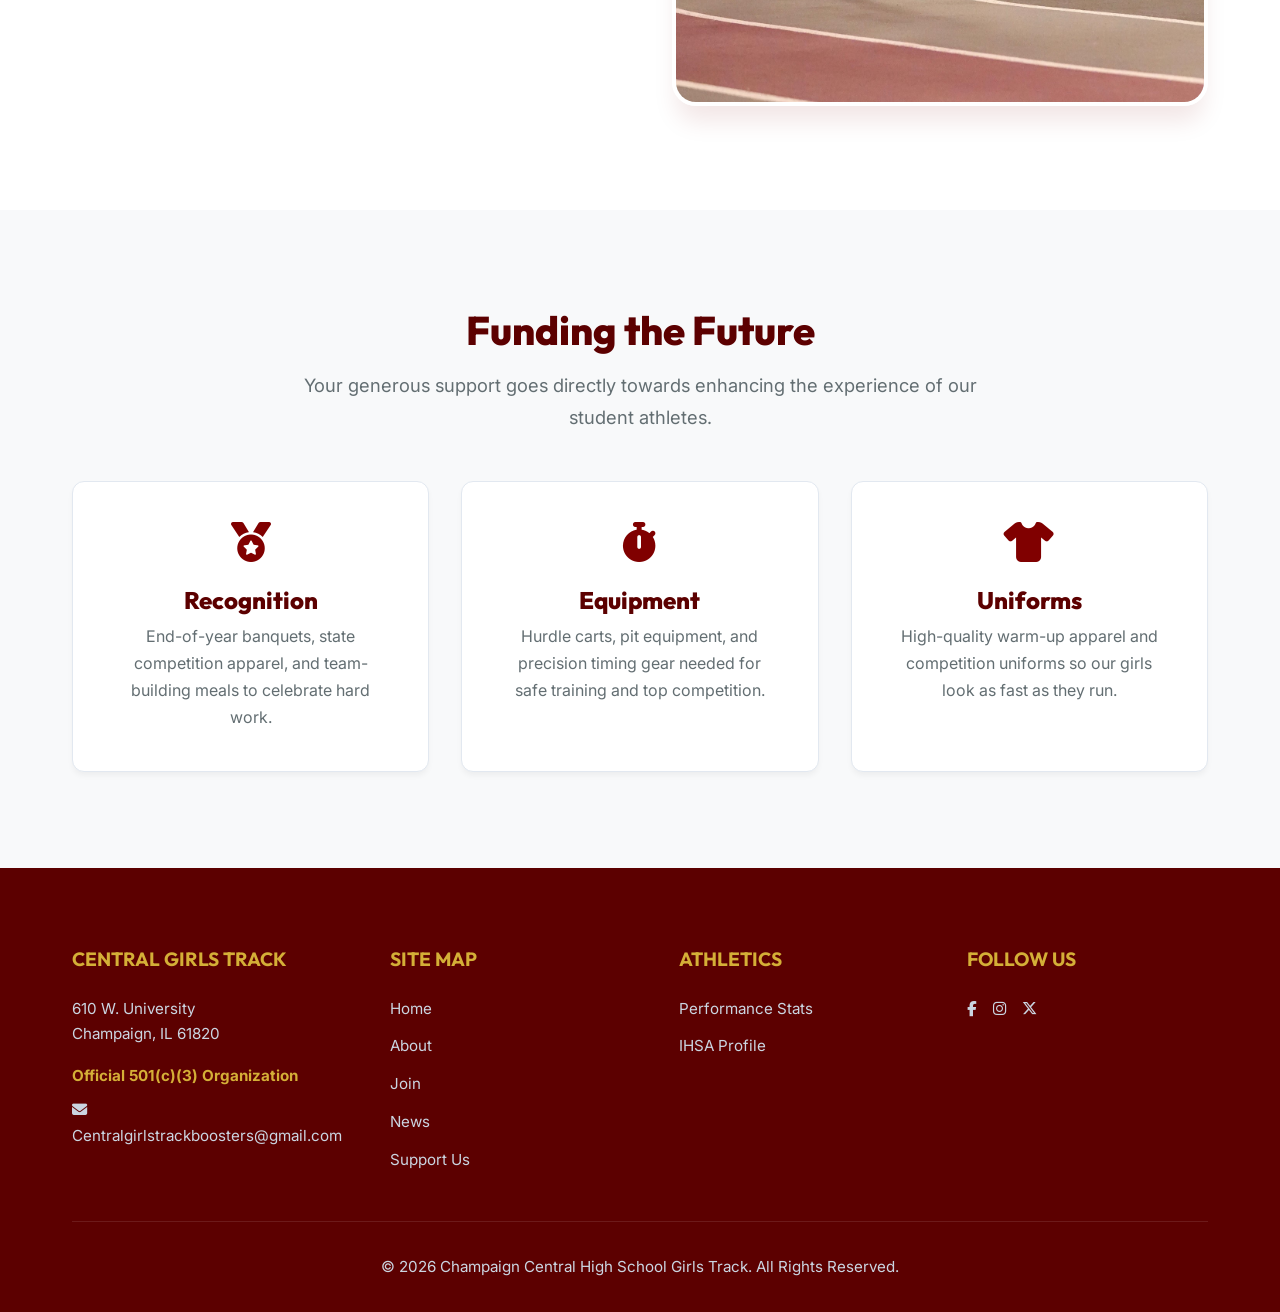
==== commit fd7bd560: "Refine hero layout: clear object positioning, remove tint, rewrite copy" ====
--- a/index.html
+++ b/index.html
@@ -30,13 +30,17 @@
 
     <header class="hero">
         <img src="assets/hero.jpg" class="hero-bg" alt="Track Runner sprinting">
-        <div class="container">
+        <div class="hero-overlay"></div>
+        <div class="container" style="position: relative; z-index: 2;">
             <div class="hero-content">
-                <h1 class="title-massive">Empowering Our Champions</h1>
-                <p>Supporting the Champaign Central High School Girls Track & Field Team. Providing the gear and
-                    environment they need to succeed.</p>
+                <h4
+                    style="color: var(--accent); letter-spacing: 2px; text-transform: uppercase; margin-bottom: 0.5rem;">
+                    Champaign Central High School</h4>
+                <h1 class="title-massive">GIRLS TRACK & FIELD</h1>
+                <p>Welcome to the official home of the Central Girls Track Boosters. We are committed to fueling
+                    the speed and supporting the success of our student-athletes, on and off the track.</p>
                 <div style="display:flex; gap:1rem; margin-top:2rem; flex-wrap:wrap;">
-                    <a href="sponsors.html#donate" class="btn">Support the Team</a>
+                    <a href="donate.html" class="btn">Support the Team</a>
                     <a href="join.html" class="btn btn-secondary" style="border-color:white; color:white;">Join the
                         Roster</a>
                 </div>
@@ -100,8 +104,10 @@
                 <div>
                     <h3>CENTRAL GIRLS TRACK</h3>
                     <p>610 W. University<br>Champaign, IL 61820</p>
-                    <p style="margin-top:1rem; color:var(--accent); font-weight:bold;">Official 501(c)(3) Organization</p>
-                    <p style="margin-top:0.5rem;"><a href="mailto:Centralgirlstrackboosters@gmail.com"><i class="fa-solid fa-envelope"></i> Centralgirlstrackboosters@gmail.com</a></p>
+                    <p style="margin-top:1rem; color:var(--accent); font-weight:bold;">Official 501(c)(3) Organization
+                    </p>
+                    <p style="margin-top:0.5rem;"><a href="mailto:Centralgirlstrackboosters@gmail.com"><i
+                                class="fa-solid fa-envelope"></i> Centralgirlstrackboosters@gmail.com</a></p>
                 </div>
                 <div>
                     <h3>SITE MAP</h3>
@@ -116,13 +122,15 @@
                 <div>
                     <h3>ATHLETICS</h3>
                     <div class="footer-links">
-                        <a href="https://www.athletic.net/team/19700/track-and-field-outdoor/2026" target="_blank">Performance Stats</a>
+                        <a href="https://www.athletic.net/team/19700/track-and-field-outdoor/2026"
+                            target="_blank">Performance Stats</a>
                         <a href="https://www.ihsa.org/schools/trends/school/0324" target="_blank">IHSA Profile</a>
                     </div>
                 </div>
                 <div>
                     <h3>FOLLOW US</h3>
-                    <div class="footer-links" style="display:flex; flex-direction:row; gap:1rem; font-size:1.5rem; margin-top:0.5rem;">
+                    <div class="footer-links"
+                        style="display:flex; flex-direction:row; gap:1rem; font-size:1.5rem; margin-top:0.5rem;">
                         <a href="#"><i class="fa-brands fa-facebook-f"></i></a>
                         <a href="#"><i class="fa-brands fa-instagram"></i></a>
                         <a href="#"><i class="fa-brands fa-x-twitter"></i></a>
@@ -136,4 +144,5 @@
     </footer>
     <script src="js/main.js"></script>
 </body>
+
 </html>
--- a/css/styles.css
+++ b/css/styles.css
@@ -192,7 +192,7 @@
   display: flex;
   align-items: center;
   padding-top: 80px;
-  background: var(--primary-dark);
+  background: #000;
   overflow: hidden;
 }
 
@@ -203,8 +203,19 @@
   width: 100%;
   height: 100%;
   object-fit: cover;
-  opacity: 0.6;
-  mix-blend-mode: overlay;
+  object-position: center 20%;
+  /* Show more of the top/upper body */
+  opacity: 0.65;
+}
+
+.hero-overlay {
+  position: absolute;
+  top: 0;
+  left: 0;
+  width: 100%;
+  height: 100%;
+  background: linear-gradient(to right, rgba(0, 0, 0, 0.9) 0%, rgba(0, 0, 0, 0.1) 100%);
+  z-index: 1;
 }
 
 .hero-content {
@@ -212,11 +223,7 @@
   z-index: 2;
   max-width: 800px;
   color: var(--text-light);
-  padding: 2rem;
-  background: rgba(0, 0, 0, 0.4);
-  backdrop-filter: blur(5px);
-  border-radius: var(--radius-lg);
-  border-left: 6px solid var(--accent);
+  padding: 0;
 }
 
 .title-massive {
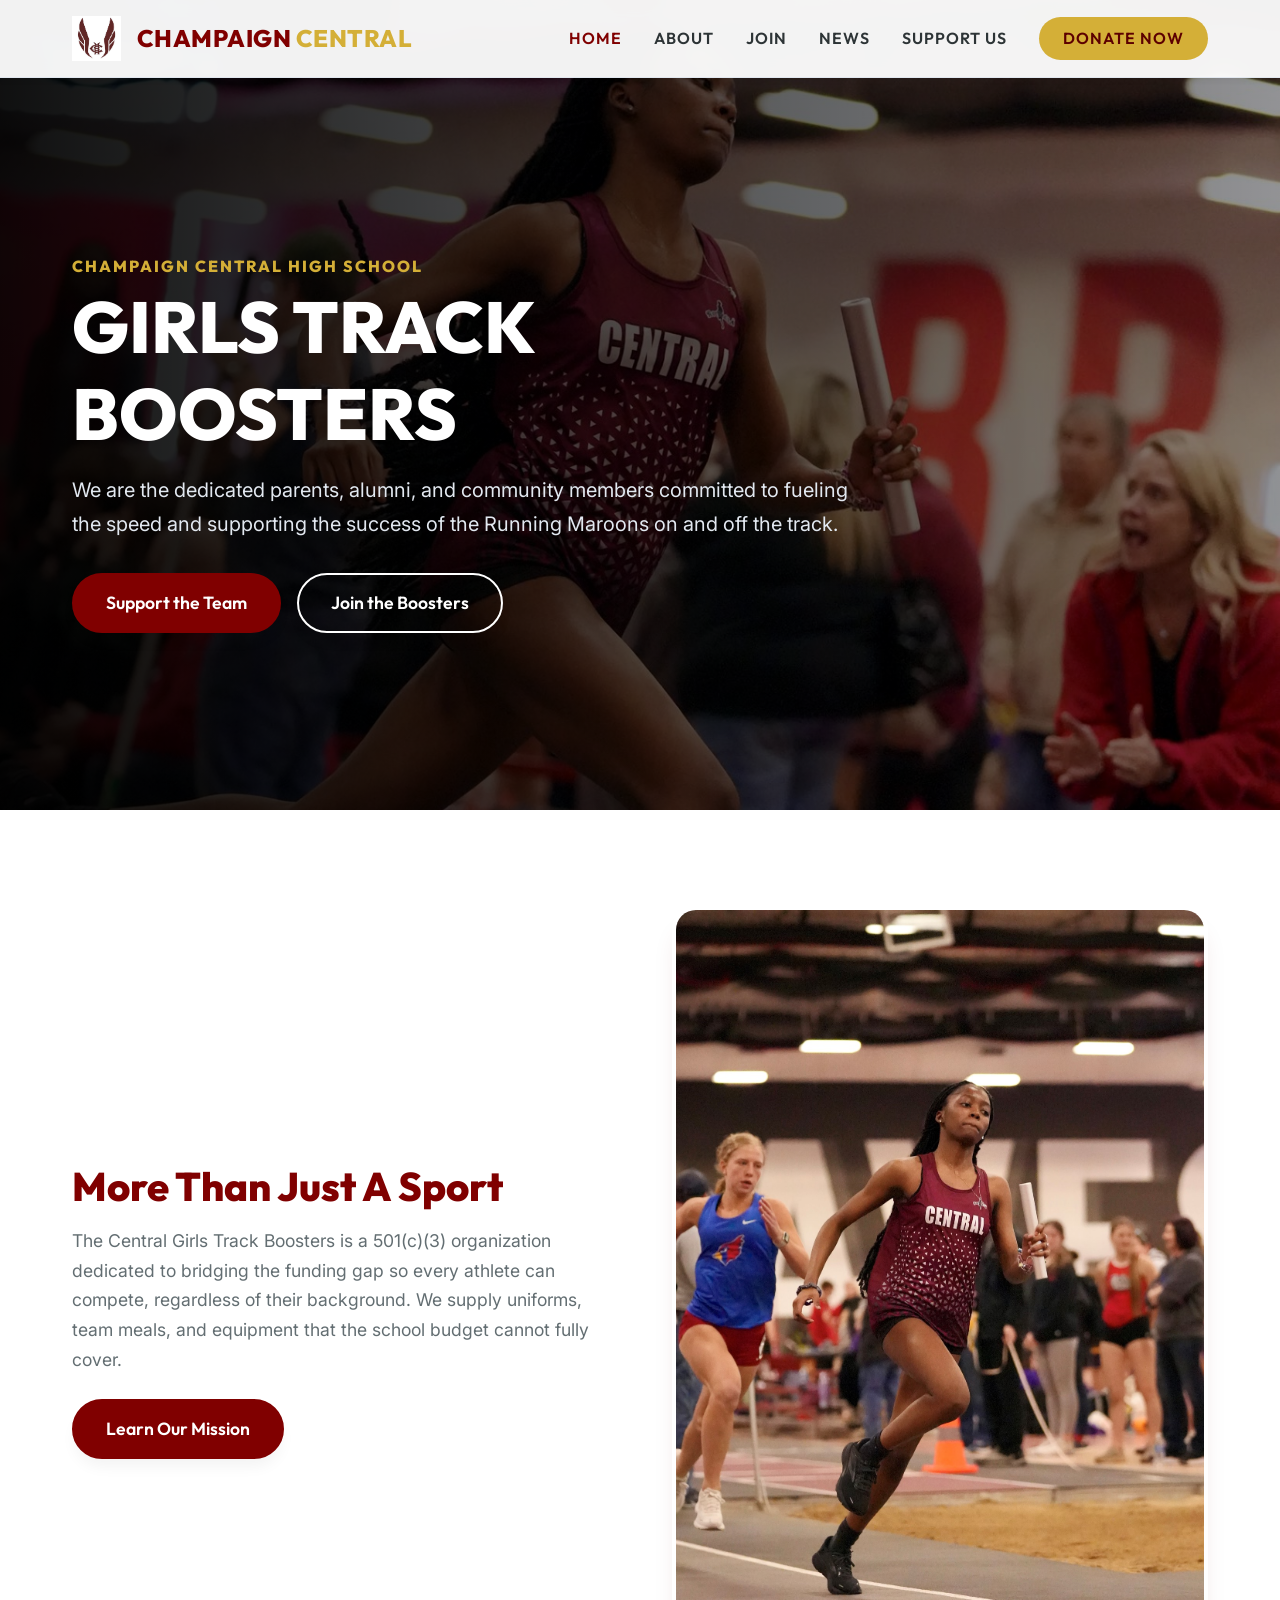
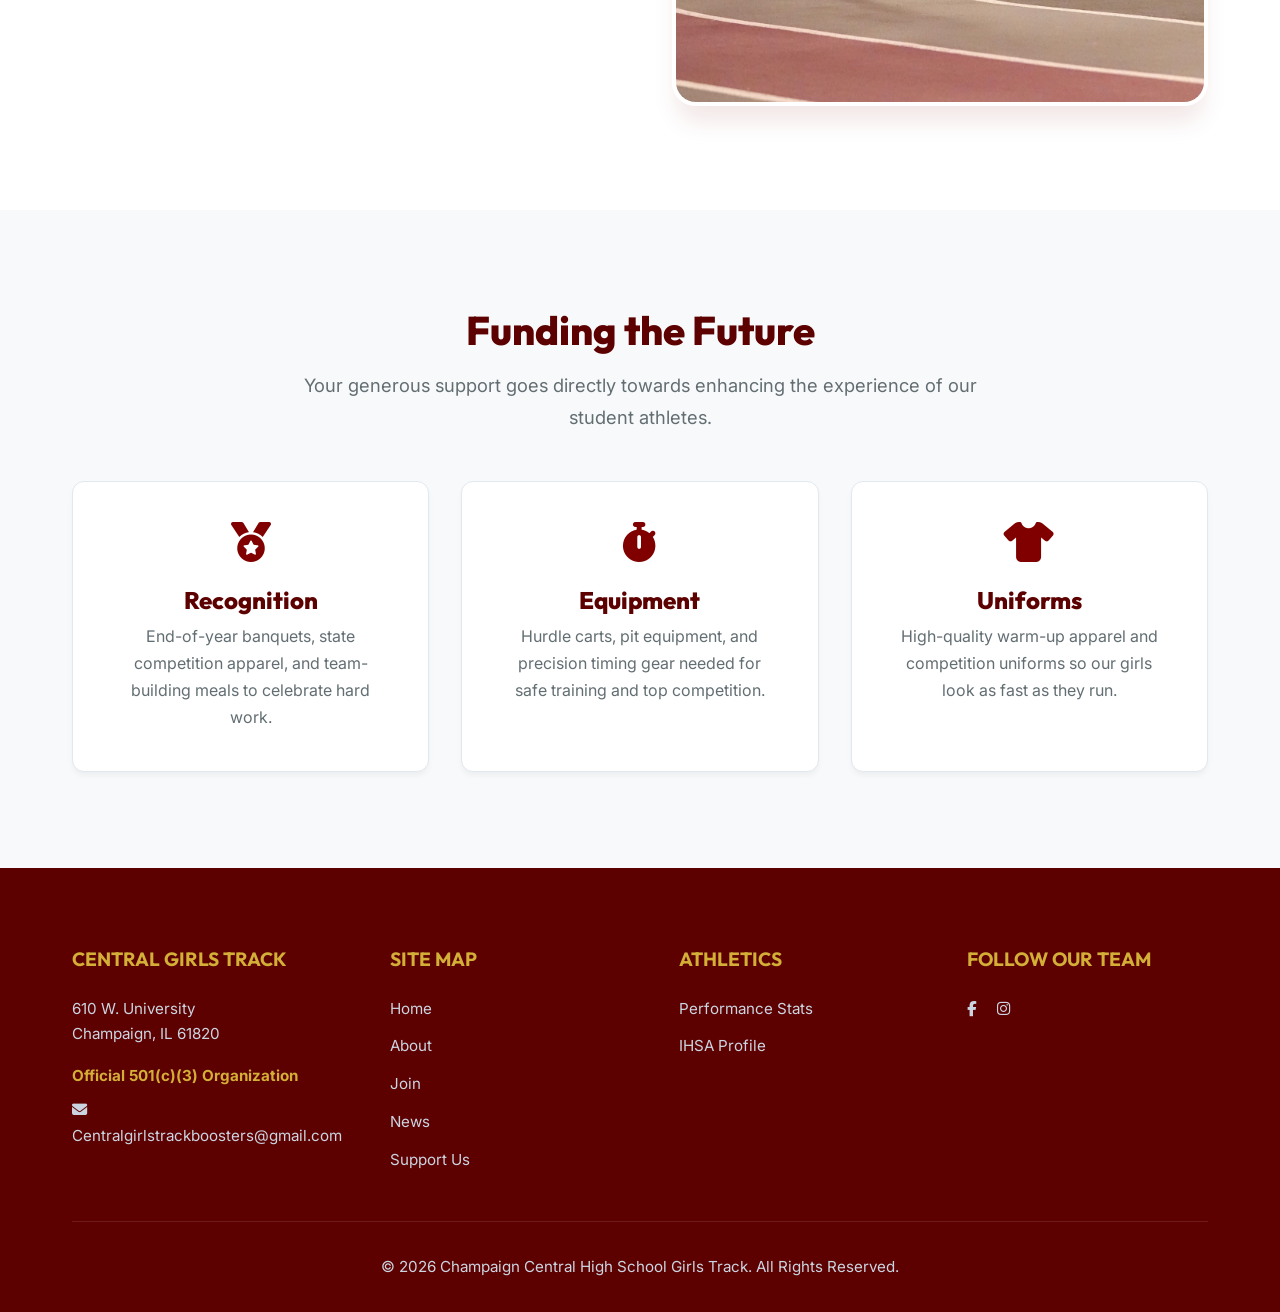
==== commit 0b402bd5: "Update copy and social links to strictly delineate Booster club from Athletic Roster" ====
--- a/index.html
+++ b/index.html
@@ -36,13 +36,13 @@
                 <h4
                     style="color: var(--accent); letter-spacing: 2px; text-transform: uppercase; margin-bottom: 0.5rem;">
                     Champaign Central High School</h4>
-                <h1 class="title-massive">GIRLS TRACK & FIELD</h1>
-                <p>Welcome to the official home of the Central Girls Track Boosters. We are committed to fueling
-                    the speed and supporting the success of our student-athletes, on and off the track.</p>
+                <h1 class="title-massive">GIRLS TRACK BOOSTERS</h1>
+                <p>We are the dedicated parents, alumni, and community members committed to fueling
+                    the speed and supporting the success of the Running Maroons on and off the track.</p>
                 <div style="display:flex; gap:1rem; margin-top:2rem; flex-wrap:wrap;">
                     <a href="donate.html" class="btn">Support the Team</a>
                     <a href="join.html" class="btn btn-secondary" style="border-color:white; color:white;">Join the
-                        Roster</a>
+                        Boosters</a>
                 </div>
             </div>
         </div>
@@ -98,16 +98,15 @@
     <!-- Global Footer -->
     <!-- Global Footer -->
     <!-- Global Footer -->
+    <!-- Global Footer -->
     <footer class="footer">
         <div class="container">
             <div class="footer-grid">
                 <div>
                     <h3>CENTRAL GIRLS TRACK</h3>
                     <p>610 W. University<br>Champaign, IL 61820</p>
-                    <p style="margin-top:1rem; color:var(--accent); font-weight:bold;">Official 501(c)(3) Organization
-                    </p>
-                    <p style="margin-top:0.5rem;"><a href="mailto:Centralgirlstrackboosters@gmail.com"><i
-                                class="fa-solid fa-envelope"></i> Centralgirlstrackboosters@gmail.com</a></p>
+                    <p style="margin-top:1rem; color:var(--accent); font-weight:bold;">Official 501(c)(3) Organization</p>
+                    <p style="margin-top:0.5rem;"><a href="mailto:Centralgirlstrackboosters@gmail.com"><i class="fa-solid fa-envelope"></i> Centralgirlstrackboosters@gmail.com</a></p>
                 </div>
                 <div>
                     <h3>SITE MAP</h3>
@@ -122,18 +121,15 @@
                 <div>
                     <h3>ATHLETICS</h3>
                     <div class="footer-links">
-                        <a href="https://www.athletic.net/team/19700/track-and-field-outdoor/2026"
-                            target="_blank">Performance Stats</a>
+                        <a href="https://www.athletic.net/team/19700/track-and-field-outdoor/2026" target="_blank">Performance Stats</a>
                         <a href="https://www.ihsa.org/schools/trends/school/0324" target="_blank">IHSA Profile</a>
                     </div>
                 </div>
                 <div>
-                    <h3>FOLLOW US</h3>
-                    <div class="footer-links"
-                        style="display:flex; flex-direction:row; gap:1rem; font-size:1.5rem; margin-top:0.5rem;">
-                        <a href="#"><i class="fa-brands fa-facebook-f"></i></a>
-                        <a href="#"><i class="fa-brands fa-instagram"></i></a>
-                        <a href="#"><i class="fa-brands fa-x-twitter"></i></a>
+                    <h3>FOLLOW OUR TEAM</h3>
+                    <div class="footer-links" style="display:flex; flex-direction:row; gap:1.25rem; font-size:1.5rem; margin-top:0.5rem;">
+                        <a href="https://www.facebook.com/runningmaroons/" target="_blank" aria-label="Facebook"><i class="fa-brands fa-facebook-f"></i></a>
+                        <a href="https://www.instagram.com/runningmaroons/" target="_blank" aria-label="Instagram"><i class="fa-brands fa-instagram"></i></a>
                     </div>
                 </div>
             </div>
@@ -144,5 +140,4 @@
     </footer>
     <script src="js/main.js"></script>
 </body>
-
 </html>
